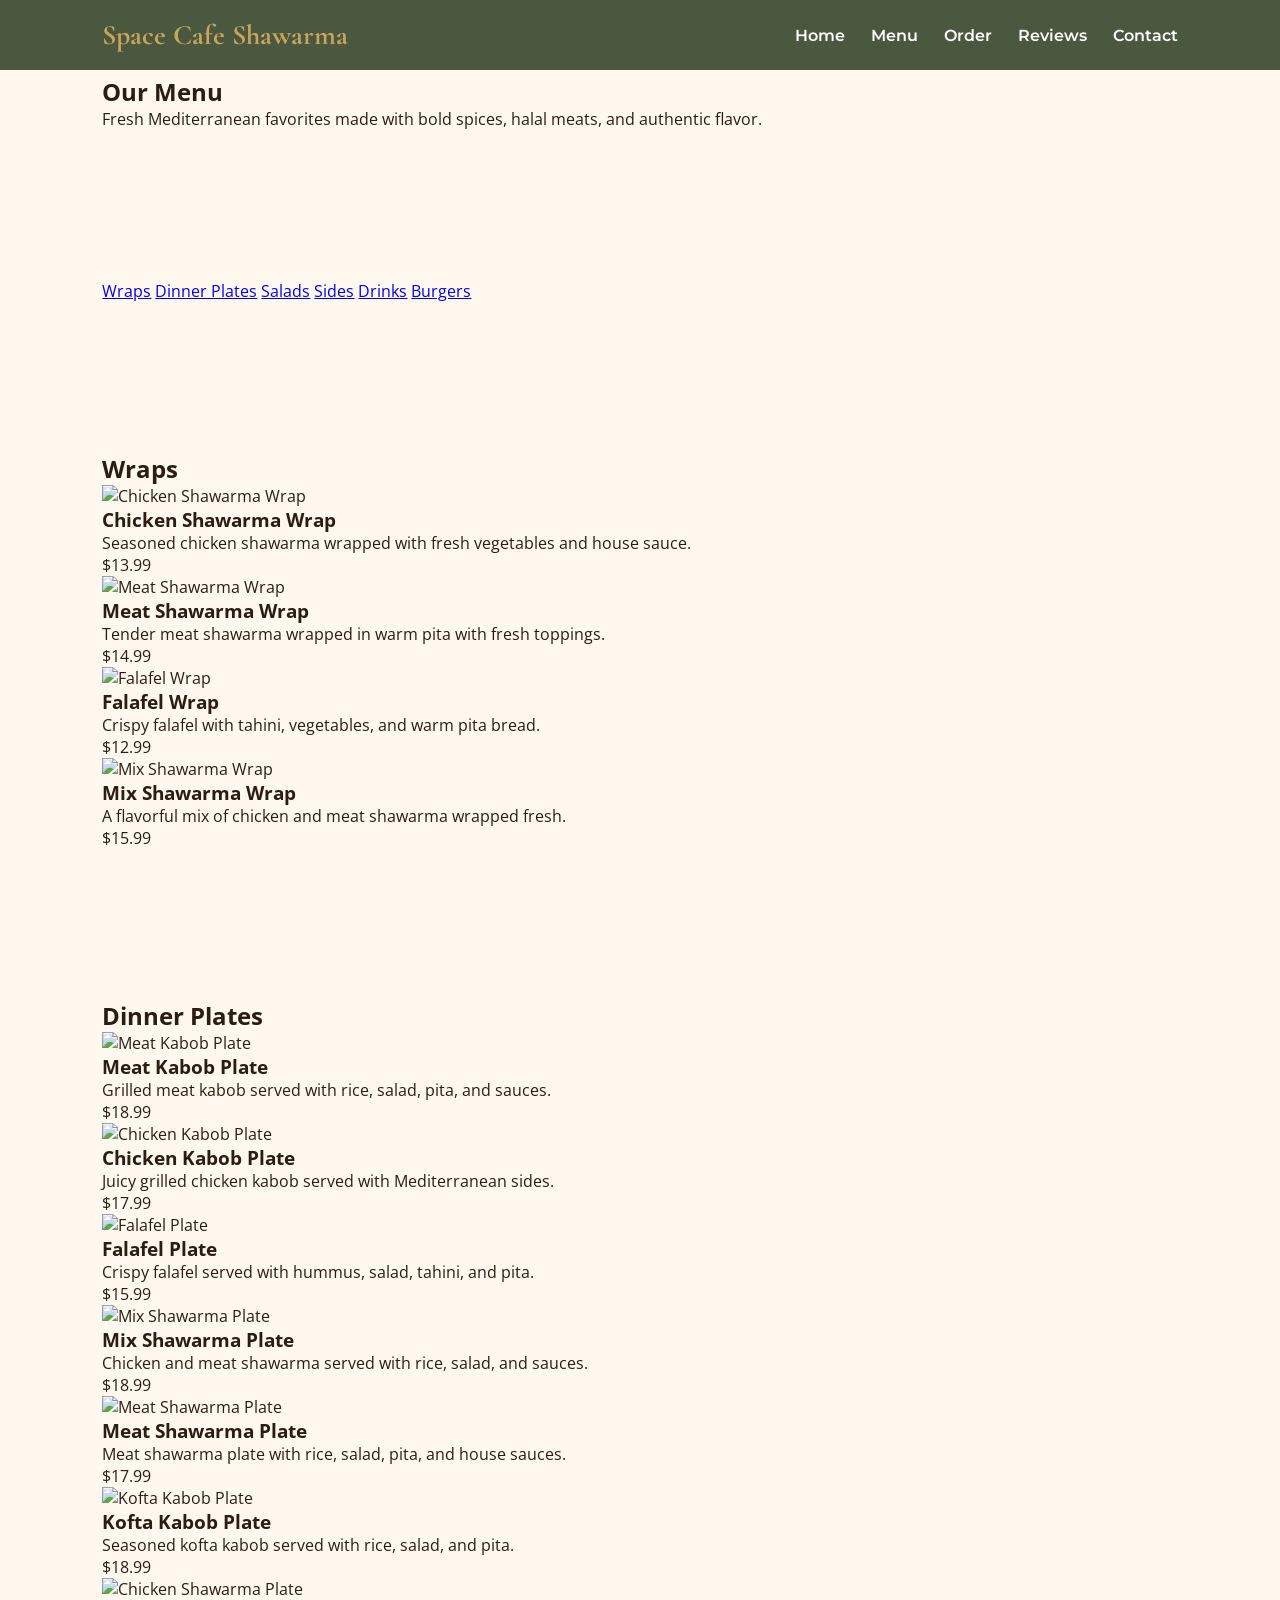
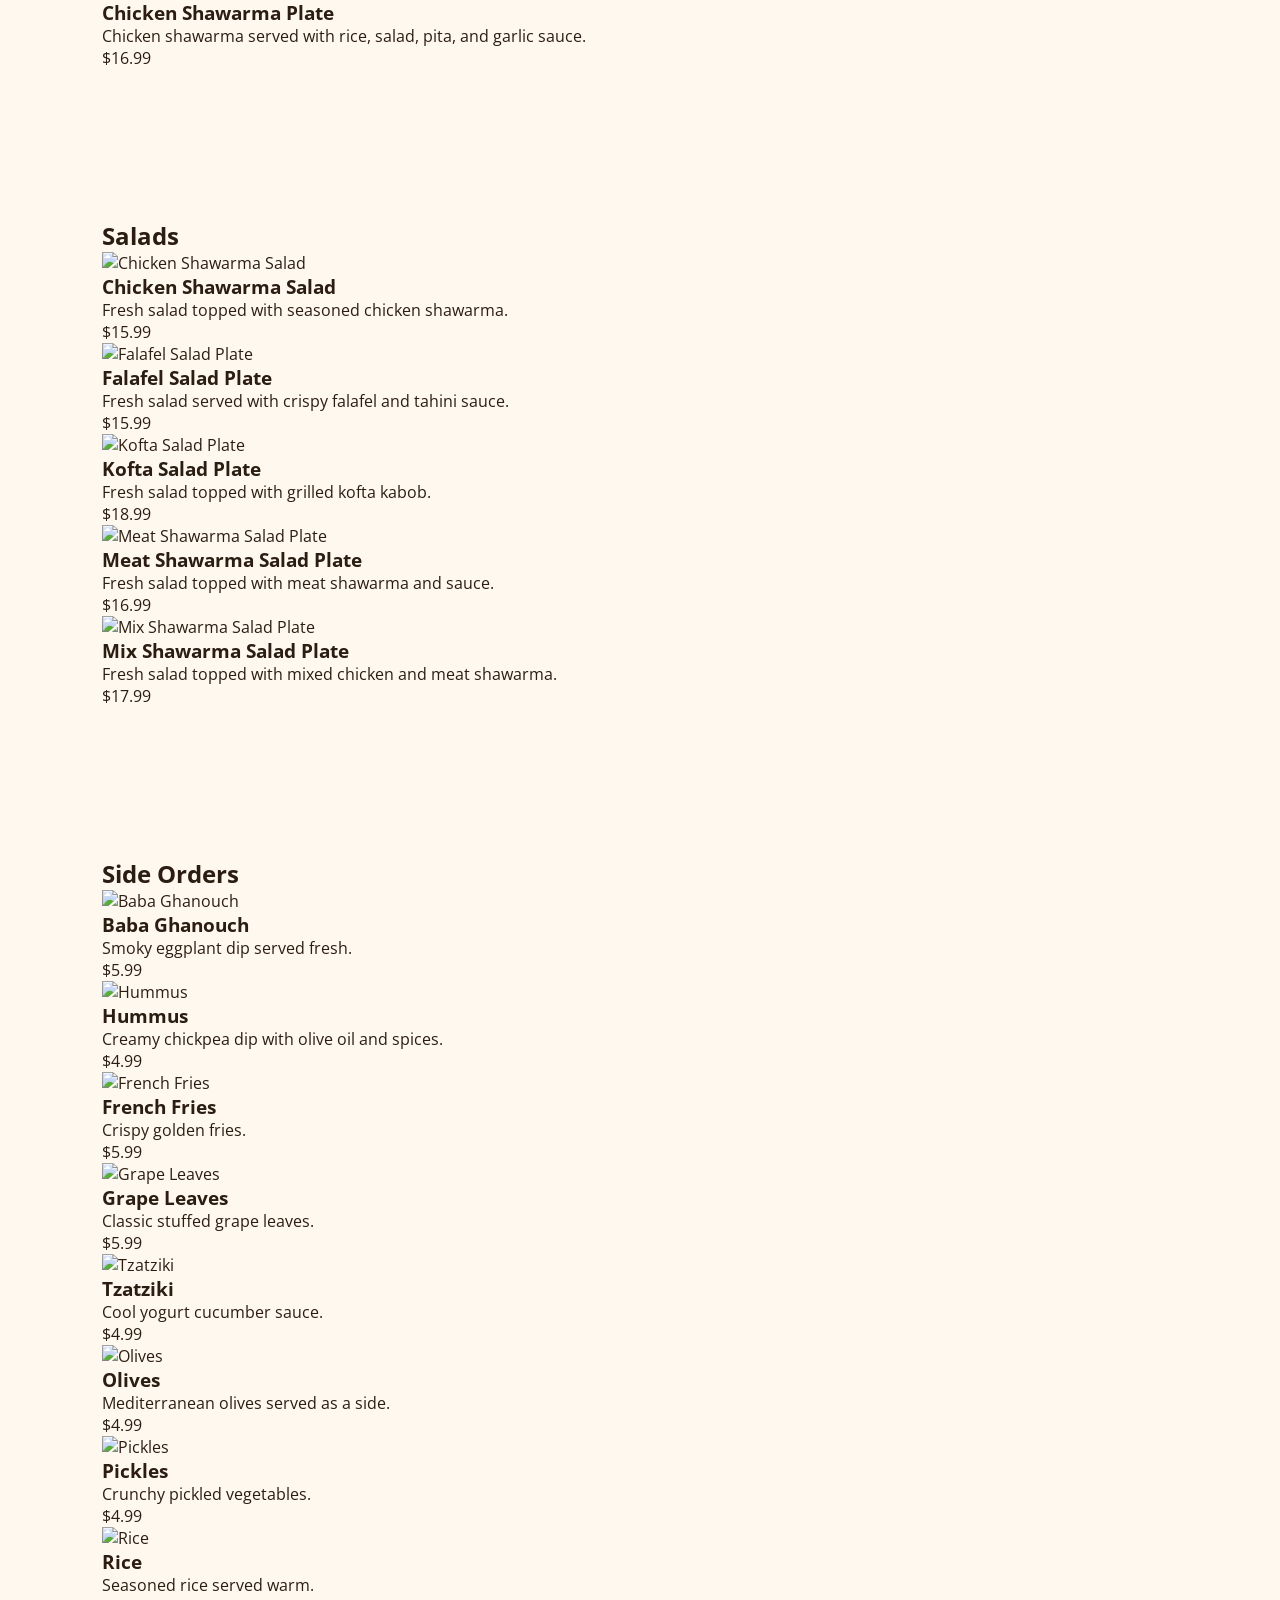
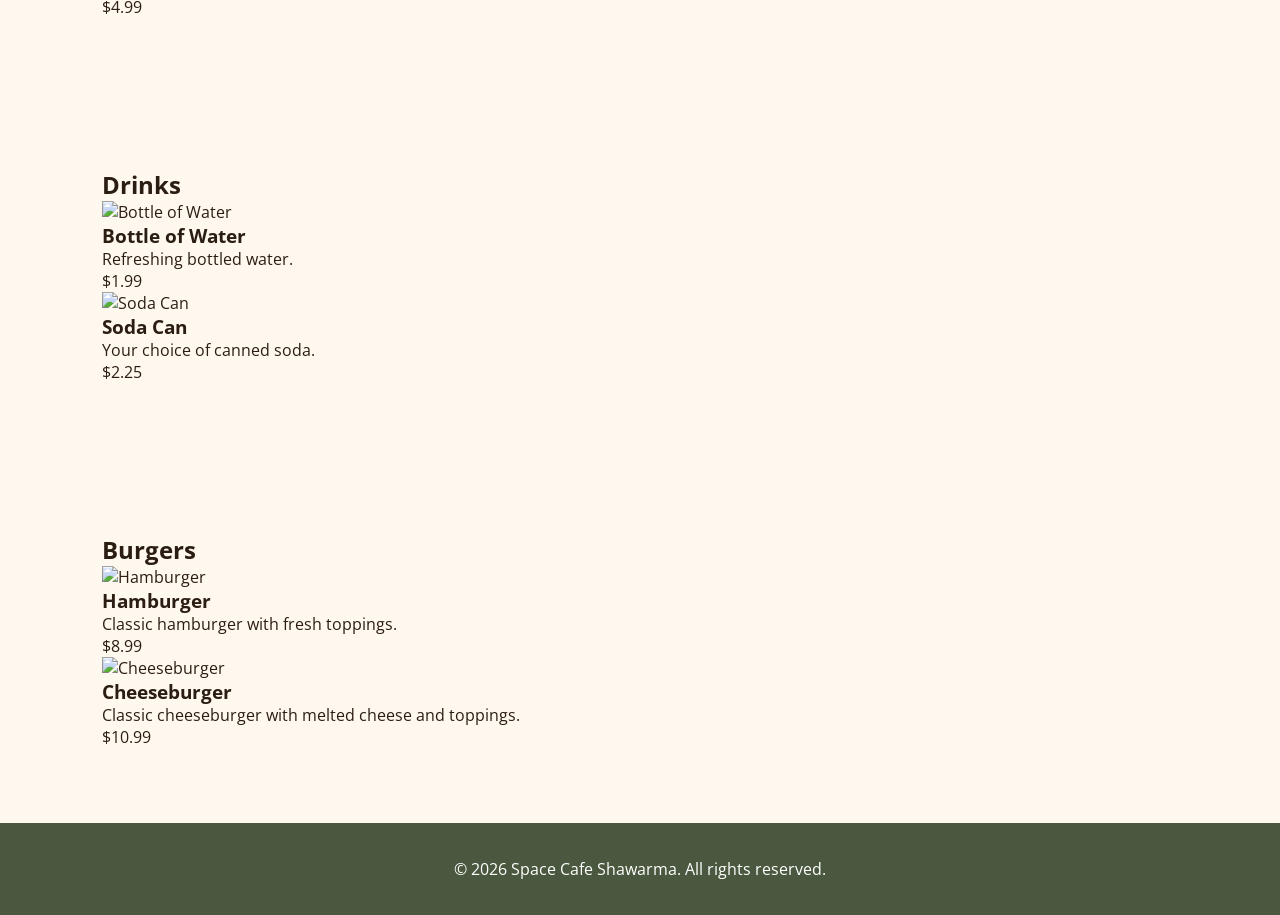
==== menu.html @ a45c68fd "Create menu.html" ====
<!DOCTYPE html>
<html lang="en">
<head>
  <meta charset="UTF-8" />
  <meta name="viewport" content="width=device-width, initial-scale=1.0" />
  <title>Menu | Space Cafe Shawarma</title>

  <link rel="preconnect" href="https://fonts.googleapis.com">
  <link rel="preconnect" href="https://fonts.gstatic.com" crossorigin>
  <link href="https://fonts.googleapis.com/css2?family=Cormorant+Garamond:wght@500;600;700&family=Montserrat:wght@400;500;600&family=Open+Sans:wght@400;500&display=swap" rel="stylesheet">

  <link rel="stylesheet" href="style.css" />
</head>

<body>

  <nav>
    <h2>Space Cafe Shawarma</h2>
    <div>
      <a href="index.html">Home</a>
      <a href="menu.html">Menu</a>
      <a href="index.html#order">Order</a>
      <a href="index.html#reviews">Reviews</a>
      <a href="index.html#contact">Contact</a>
    </div>
  </nav>

  <section class="menu-hero">
    <h1>Our Menu</h1>
    <p>Fresh Mediterranean favorites made with bold spices, halal meats, and authentic flavor.</p>
  </section>

  <section class="menu-tabs">
    <a href="#wraps">Wraps</a>
    <a href="#plates">Dinner Plates</a>
    <a href="#salads">Salads</a>
    <a href="#sides">Sides</a>
    <a href="#drinks">Drinks</a>
    <a href="#burgers">Burgers</a>
  </section>

  <section id="wraps" class="menu-category">
    <h2>Wraps</h2>

    <div class="full-menu-grid">
      <div class="food-card">
        <img src="images/chicken-wrap.jpg" alt="Chicken Shawarma Wrap">
        <div>
          <h3>Chicken Shawarma Wrap</h3>
          <p>Seasoned chicken shawarma wrapped with fresh vegetables and house sauce.</p>
          <span>$13.99</span>
        </div>
      </div>

      <div class="food-card">
        <img src="images/meat-wrap.jpg" alt="Meat Shawarma Wrap">
        <div>
          <h3>Meat Shawarma Wrap</h3>
          <p>Tender meat shawarma wrapped in warm pita with fresh toppings.</p>
          <span>$14.99</span>
        </div>
      </div>

      <div class="food-card">
        <img src="images/falafel-wrap.jpg" alt="Falafel Wrap">
        <div>
          <h3>Falafel Wrap</h3>
          <p>Crispy falafel with tahini, vegetables, and warm pita bread.</p>
          <span>$12.99</span>
        </div>
      </div>

      <div class="food-card">
        <img src="images/mix-shawarma-wrap.jpg" alt="Mix Shawarma Wrap">
        <div>
          <h3>Mix Shawarma Wrap</h3>
          <p>A flavorful mix of chicken and meat shawarma wrapped fresh.</p>
          <span>$15.99</span>
        </div>
      </div>
    </div>
  </section>

  <section id="plates" class="menu-category">
    <h2>Dinner Plates</h2>

    <div class="full-menu-grid">
      <div class="food-card">
        <img src="images/meat-kabob.jpg" alt="Meat Kabob Plate">
        <div>
          <h3>Meat Kabob Plate</h3>
          <p>Grilled meat kabob served with rice, salad, pita, and sauces.</p>
          <span>$18.99</span>
        </div>
      </div>

      <div class="food-card">
        <img src="images/chicken-kabob.jpg" alt="Chicken Kabob Plate">
        <div>
          <h3>Chicken Kabob Plate</h3>
          <p>Juicy grilled chicken kabob served with Mediterranean sides.</p>
          <span>$17.99</span>
        </div>
      </div>

      <div class="food-card">
        <img src="images/falafel-plate.jpg" alt="Falafel Plate">
        <div>
          <h3>Falafel Plate</h3>
          <p>Crispy falafel served with hummus, salad, tahini, and pita.</p>
          <span>$15.99</span>
        </div>
      </div>

      <div class="food-card">
        <img src="images/mix-shawarma-plate.jpg" alt="Mix Shawarma Plate">
        <div>
          <h3>Mix Shawarma Plate</h3>
          <p>Chicken and meat shawarma served with rice, salad, and sauces.</p>
          <span>$18.99</span>
        </div>
      </div>

      <div class="food-card">
        <img src="images/meat-shawarma-plate.jpg" alt="Meat Shawarma Plate">
        <div>
          <h3>Meat Shawarma Plate</h3>
          <p>Meat shawarma plate with rice, salad, pita, and house sauces.</p>
          <span>$17.99</span>
        </div>
      </div>

      <div class="food-card">
        <img src="images/kofta-kabob.jpg" alt="Kofta Kabob Plate">
        <div>
          <h3>Kofta Kabob Plate</h3>
          <p>Seasoned kofta kabob served with rice, salad, and pita.</p>
          <span>$18.99</span>
        </div>
      </div>

      <div class="food-card">
        <img src="images/chicken-shawarma-plate.jpg" alt="Chicken Shawarma Plate">
        <div>
          <h3>Chicken Shawarma Plate</h3>
          <p>Chicken shawarma served with rice, salad, pita, and garlic sauce.</p>
          <span>$16.99</span>
        </div>
      </div>
    </div>
  </section>

  <section id="salads" class="menu-category">
    <h2>Salads</h2>

    <div class="full-menu-grid">
      <div class="food-card">
        <img src="images/chicken-salad.jpg" alt="Chicken Shawarma Salad">
        <div>
          <h3>Chicken Shawarma Salad</h3>
          <p>Fresh salad topped with seasoned chicken shawarma.</p>
          <span>$15.99</span>
        </div>
      </div>

      <div class="food-card">
        <img src="images/falafel-salad.jpg" alt="Falafel Salad Plate">
        <div>
          <h3>Falafel Salad Plate</h3>
          <p>Fresh salad served with crispy falafel and tahini sauce.</p>
          <span>$15.99</span>
        </div>
      </div>

      <div class="food-card">
        <img src="images/kofta-salad.jpg" alt="Kofta Salad Plate">
        <div>
          <h3>Kofta Salad Plate</h3>
          <p>Fresh salad topped with grilled kofta kabob.</p>
          <span>$18.99</span>
        </div>
      </div>

      <div class="food-card">
        <img src="images/meat-salad.jpg" alt="Meat Shawarma Salad Plate">
        <div>
          <h3>Meat Shawarma Salad Plate</h3>
          <p>Fresh salad topped with meat shawarma and sauce.</p>
          <span>$16.99</span>
        </div>
      </div>

      <div class="food-card">
        <img src="images/mix-salad.jpg" alt="Mix Shawarma Salad Plate">
        <div>
          <h3>Mix Shawarma Salad Plate</h3>
          <p>Fresh salad topped with mixed chicken and meat shawarma.</p>
          <span>$17.99</span>
        </div>
      </div>
    </div>
  </section>

  <section id="sides" class="menu-category">
    <h2>Side Orders</h2>

    <div class="full-menu-grid">
      <div class="food-card">
        <img src="images/baba-ghanouch.jpg" alt="Baba Ghanouch">
        <div>
          <h3>Baba Ghanouch</h3>
          <p>Smoky eggplant dip served fresh.</p>
          <span>$5.99</span>
        </div>
      </div>

      <div class="food-card">
        <img src="images/hummus.jpg" alt="Hummus">
        <div>
          <h3>Hummus</h3>
          <p>Creamy chickpea dip with olive oil and spices.</p>
          <span>$4.99</span>
        </div>
      </div>

      <div class="food-card">
        <img src="images/french-fries.jpg" alt="French Fries">
        <div>
          <h3>French Fries</h3>
          <p>Crispy golden fries.</p>
          <span>$5.99</span>
        </div>
      </div>

      <div class="food-card">
        <img src="images/grape-leaves.jpg" alt="Grape Leaves">
        <div>
          <h3>Grape Leaves</h3>
          <p>Classic stuffed grape leaves.</p>
          <span>$5.99</span>
        </div>
      </div>

      <div class="food-card">
        <img src="images/tzatziki.jpg" alt="Tzatziki">
        <div>
          <h3>Tzatziki</h3>
          <p>Cool yogurt cucumber sauce.</p>
          <span>$4.99</span>
        </div>
      </div>

      <div class="food-card">
        <img src="images/olives.jpg" alt="Olives">
        <div>
          <h3>Olives</h3>
          <p>Mediterranean olives served as a side.</p>
          <span>$4.99</span>
        </div>
      </div>

      <div class="food-card">
        <img src="images/pickles.jpg" alt="Pickles">
        <div>
          <h3>Pickles</h3>
          <p>Crunchy pickled vegetables.</p>
          <span>$4.99</span>
        </div>
      </div>

      <div class="food-card">
        <img src="images/rice.jpg" alt="Rice">
        <div>
          <h3>Rice</h3>
          <p>Seasoned rice served warm.</p>
          <span>$4.99</span>
        </div>
      </div>
    </div>
  </section>

  <section id="drinks" class="menu-category">
    <h2>Drinks</h2>

    <div class="full-menu-grid">
      <div class="food-card">
        <img src="images/water.jpg" alt="Bottle of Water">
        <div>
          <h3>Bottle of Water</h3>
          <p>Refreshing bottled water.</p>
          <span>$1.99</span>
        </div>
      </div>

      <div class="food-card">
        <img src="images/soda.jpg" alt="Soda Can">
        <div>
          <h3>Soda Can</h3>
          <p>Your choice of canned soda.</p>
          <span>$2.25</span>
        </div>
      </div>
    </div>
  </section>

  <section id="burgers" class="menu-category">
    <h2>Burgers</h2>

    <div class="full-menu-grid">
      <div class="food-card">
        <img src="images/hamburger.jpg" alt="Hamburger">
        <div>
          <h3>Hamburger</h3>
          <p>Classic hamburger with fresh toppings.</p>
          <span>$8.99</span>
        </div>
      </div>

      <div class="food-card">
        <img src="images/cheeseburger.jpg" alt="Cheeseburger">
        <div>
          <h3>Cheeseburger</h3>
          <p>Classic cheeseburger with melted cheese and toppings.</p>
          <span>$10.99</span>
        </div>
      </div>
    </div>
  </section>

  <footer>
    <p>© 2026 Space Cafe Shawarma. All rights reserved.</p>
  </footer>

</body>
</html>
---- style.css ----
:root {
  --olive: #49583e;
  --gold: #c9a55c;
  --cream: #fff8ef;
  --dark: #2b1d12;
  --white: #ffffff;
}

* {
  margin: 0;
  padding: 0;
  box-sizing: border-box;
}

body {
  background: var(--cream);
  color: var(--dark);
  font-family: 'Open Sans', sans-serif;
}

nav {
  position: fixed;
  top: 0;
  width: 100%;
  background: var(--olive);
  padding: 18px 8%;
  display: flex;
  justify-content: space-between;
  align-items: center;
  z-index: 100;
}

nav h2 {
  color: var(--gold);
  font-family: 'Cormorant Garamond', serif;
  font-size: 28px;
}

nav a {
  color: white;
  text-decoration: none;
  margin-left: 22px;
  font-family: 'Montserrat', sans-serif;
  font-weight: 600;
}

.hero {
  min-height: 95vh;
  background: linear-gradient(rgba(0,0,0,.55), rgba(0,0,0,.55)),
  url("https://images.unsplash.com/photo-1633321702518-7feccafb94d5?auto=format&fit=crop&w=1600&q=80");
  background-size: cover;
  background-position: center;
  display: flex;
  align-items: center;
  justify-content: center;
  text-align: center;
  padding: 90px 20px 40px;
  color: white;
}

.small-title {
  color: var(--gold);
  font-family: 'Montserrat', sans-serif;
  text-transform: uppercase;
  letter-spacing: 3px;
  margin-bottom: 15px;
}

.hero h1 {
  font-family: 'Cormorant Garamond', serif;
  font-size: 70px;
  line-height: .9;
  letter-spacing: 2px;
}

.hero h1 span {
  display: block;
  color: var(--gold);
}

.hero-text {
  font-size: 20px;
  max-width: 700px;
  margin: 25px auto;
  line-height: 1.6;
}

.btn {
  display: inline-block;
  background: var(--gold);
  color: white;
  padding: 14px 28px;
  border-radius: 40px;
  text-decoration: none;
  font-family: 'Montserrat', sans-serif;
  font-weight: 600;
  margin: 8px;
}

.btn.second {
  background: transparent;
  border: 2px solid var(--gold);
}

section {
  padding: 75px 8%;
}

.about {
  text-align: center;
  max-width: 900px;
  margin: auto;
}

.about h2,
.section-title {
  font-family: 'Cormorant Garamond', serif;
  color: var(--olive);
  font-size: 42px;
  text-align: center;
  margin-bottom: 25px;
}

.about p {
  font-size: 18px;
  line-height: 1.8;
}

.menu-grid,
.review-grid,
.order-grid {
  display: grid;
  grid-template-columns: repeat(auto-fit, minmax(250px, 1fr));
  gap: 28px;
}

.card,
.review-card {
  background: white;
  border-radius: 18px;
  padding: 24px;
  box-shadow: 0 10px 25px rgba(0,0,0,.1);
  transition: .3s;
}

.card:hover,
.review-card:hover {
  transform: translateY(-8px);
}

.card img {
  width: 100%;
  height: 190px;
  object-fit: cover;
  border-radius: 14px;
  margin-bottom: 18px;
}

.card h3 {
  font-family: 'Cormorant Garamond', serif;
  font-size: 28px;
  color: var(--olive);
  margin-bottom: 10px;
}

.card p {
  line-height: 1.6;
}

.card span {
  display: block;
  color: var(--gold);
  font-weight: bold;
  margin-top: 15px;
}

.order-card {
  background: var(--olive);
  color: white;
  text-decoration: none;
  text-align: center;
  padding: 28px;
  border-radius: 16px;
  font-family: 'Montserrat', sans-serif;
  font-size: 20px;
  font-weight: 600;
  transition: .3s;
}

.order-card:hover {
  background: var(--gold);
  transform: translateY(-6px);
}

.review-card {
  border-top: 5px solid var(--gold);
}

.review-card p {
  font-style: italic;
  line-height: 1.7;
}

.review-card h4 {
  margin-top: 18px;
  color: var(--olive);
  font-family: 'Montserrat', sans-serif;
}

.contact-text {
  text-align: center;
  font-size: 20px;
  line-height: 2;
}

footer {
  background: var(--olive);
  color: white;
  text-align: center;
  padding: 35px;
}

@media (max-width: 750px) {
  nav {
    flex-direction: column;
    gap: 10px;
  }

  nav a {
    margin: 8px;
  }

  .hero h1 {
    font-size: 48px;
  }

  .hero-text {
    font-size: 17px;
  }
}

.menu-section {
  margin-bottom: 55px;
}

.menu-section h3 {
  font-family: 'Cormorant Garamond', serif;
  font-size: 34px;
  color: var(--olive);
  margin-bottom: 20px;
  border-bottom: 2px solid var(--gold);
  display: inline-block;
  padding-bottom: 6px;
}

.menu-list {
  display: grid;
  grid-template-columns: repeat(auto-fit, minmax(260px, 1fr));
  gap: 20px;
}

.menu-item {
  background: white;
  padding: 22px;
  border-radius: 16px;
  box-shadow: 0 8px 22px rgba(0,0,0,.08);
  border-left: 5px solid var(--gold);
  transition: .3s;
}

.menu-item:hover {
  transform: translateY(-5px);
}

.menu-item h4 {
  font-family: 'Montserrat', sans-serif;
  color: var(--dark);
  font-size: 18px;
  margin-bottom: 8px;
}

.menu-item p {
  color: var(--gold);
  font-weight: bold;
}
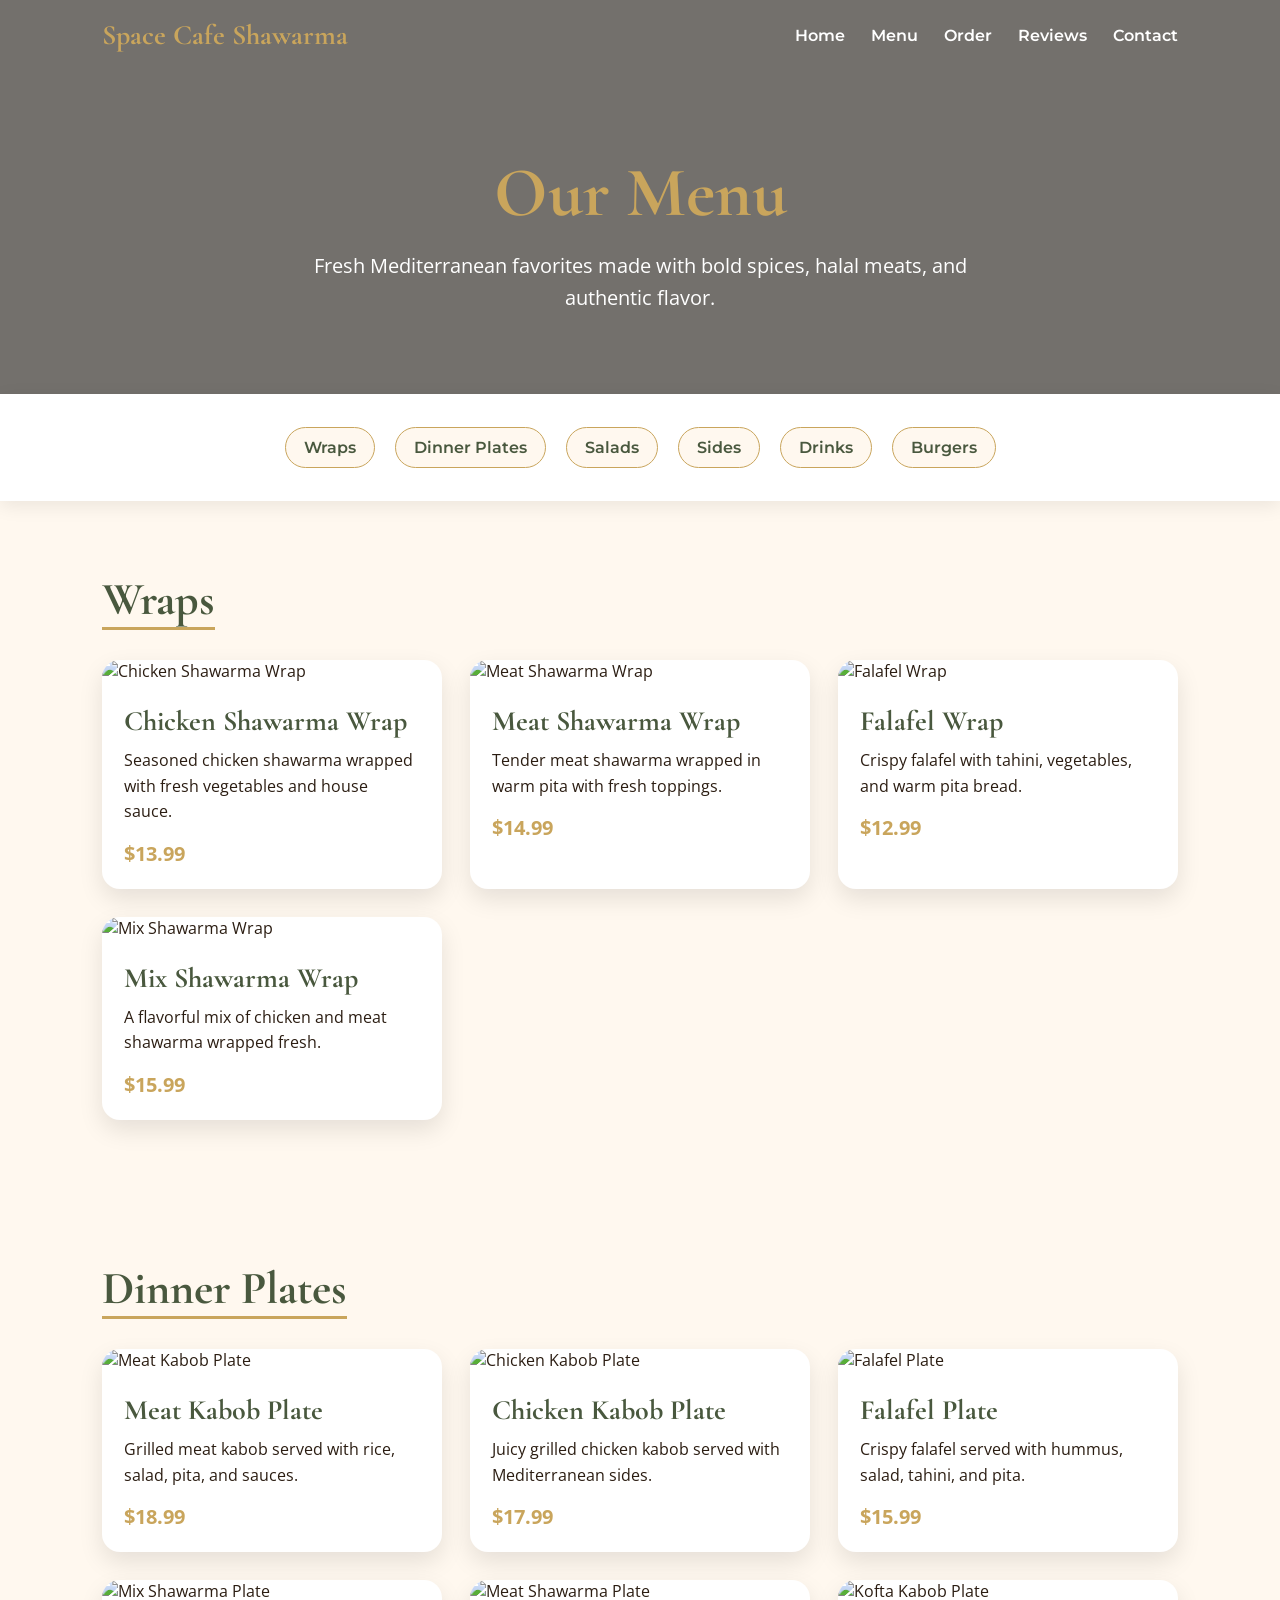
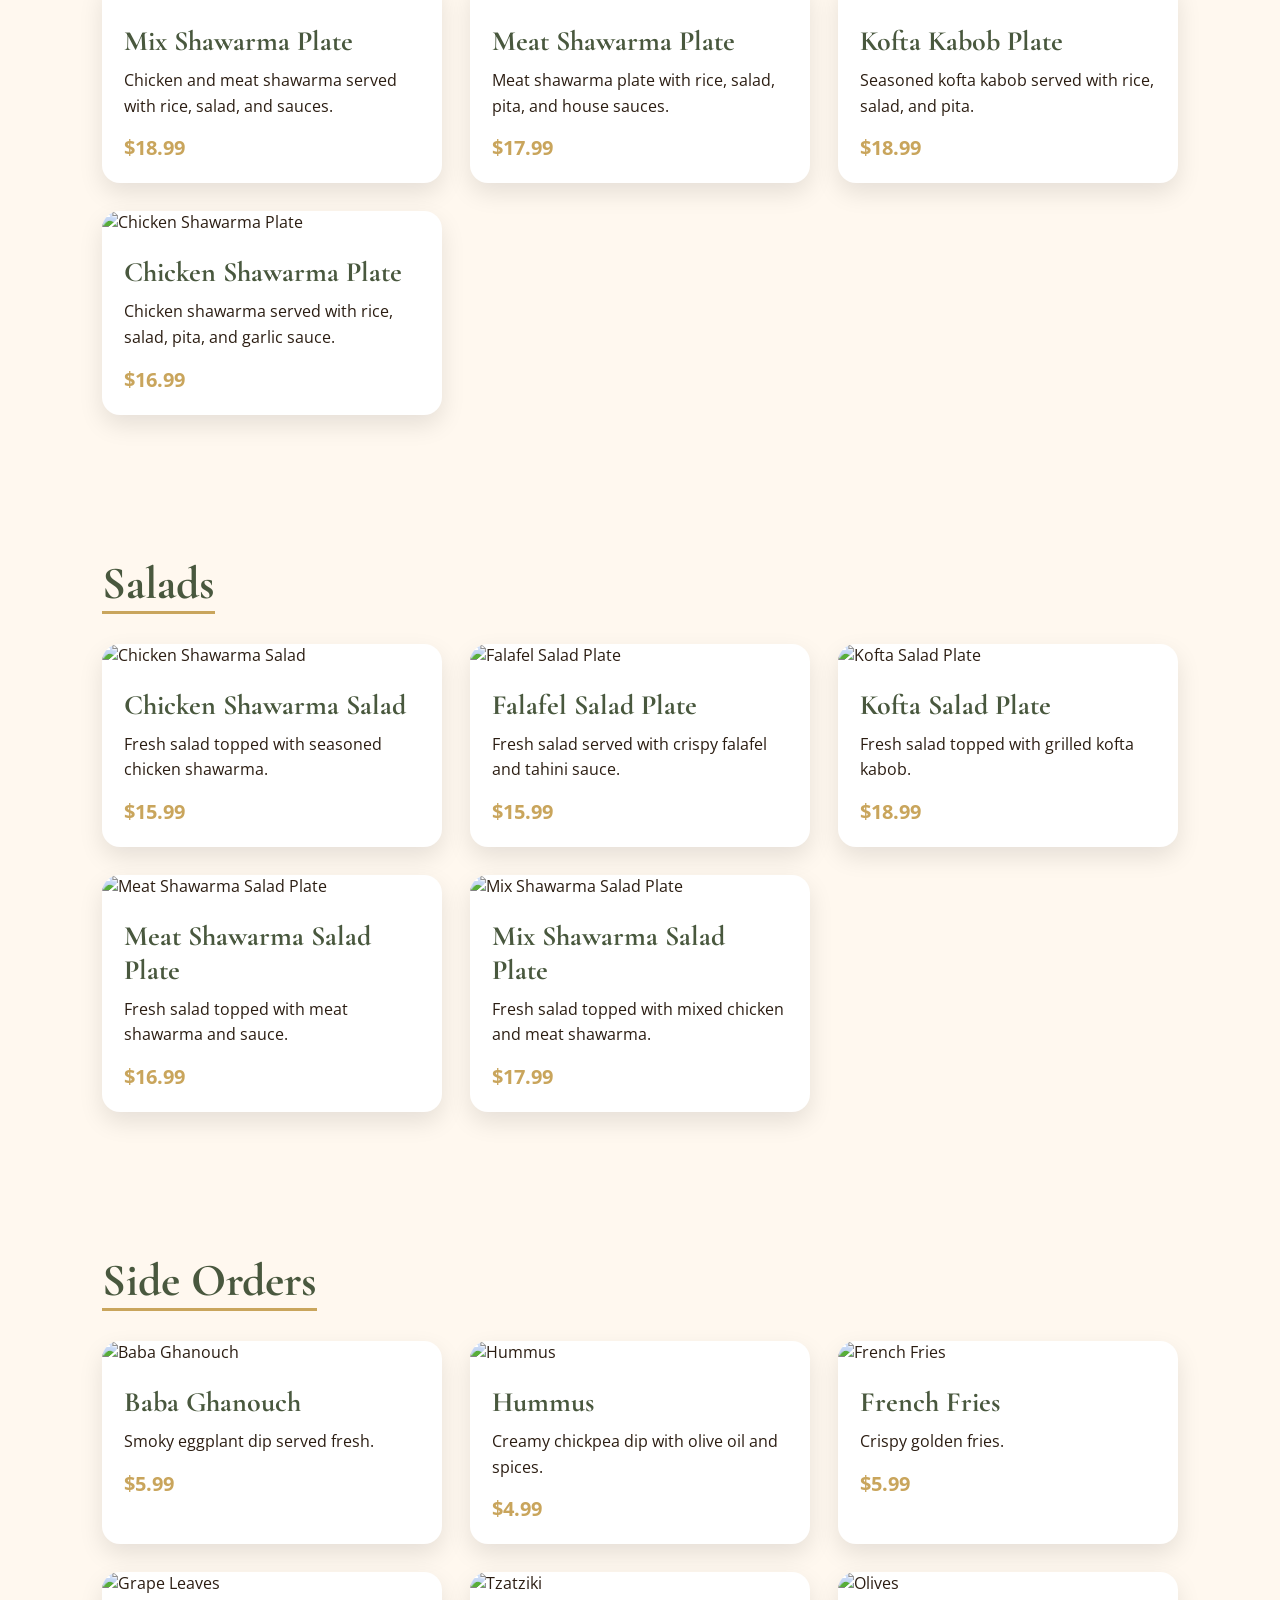
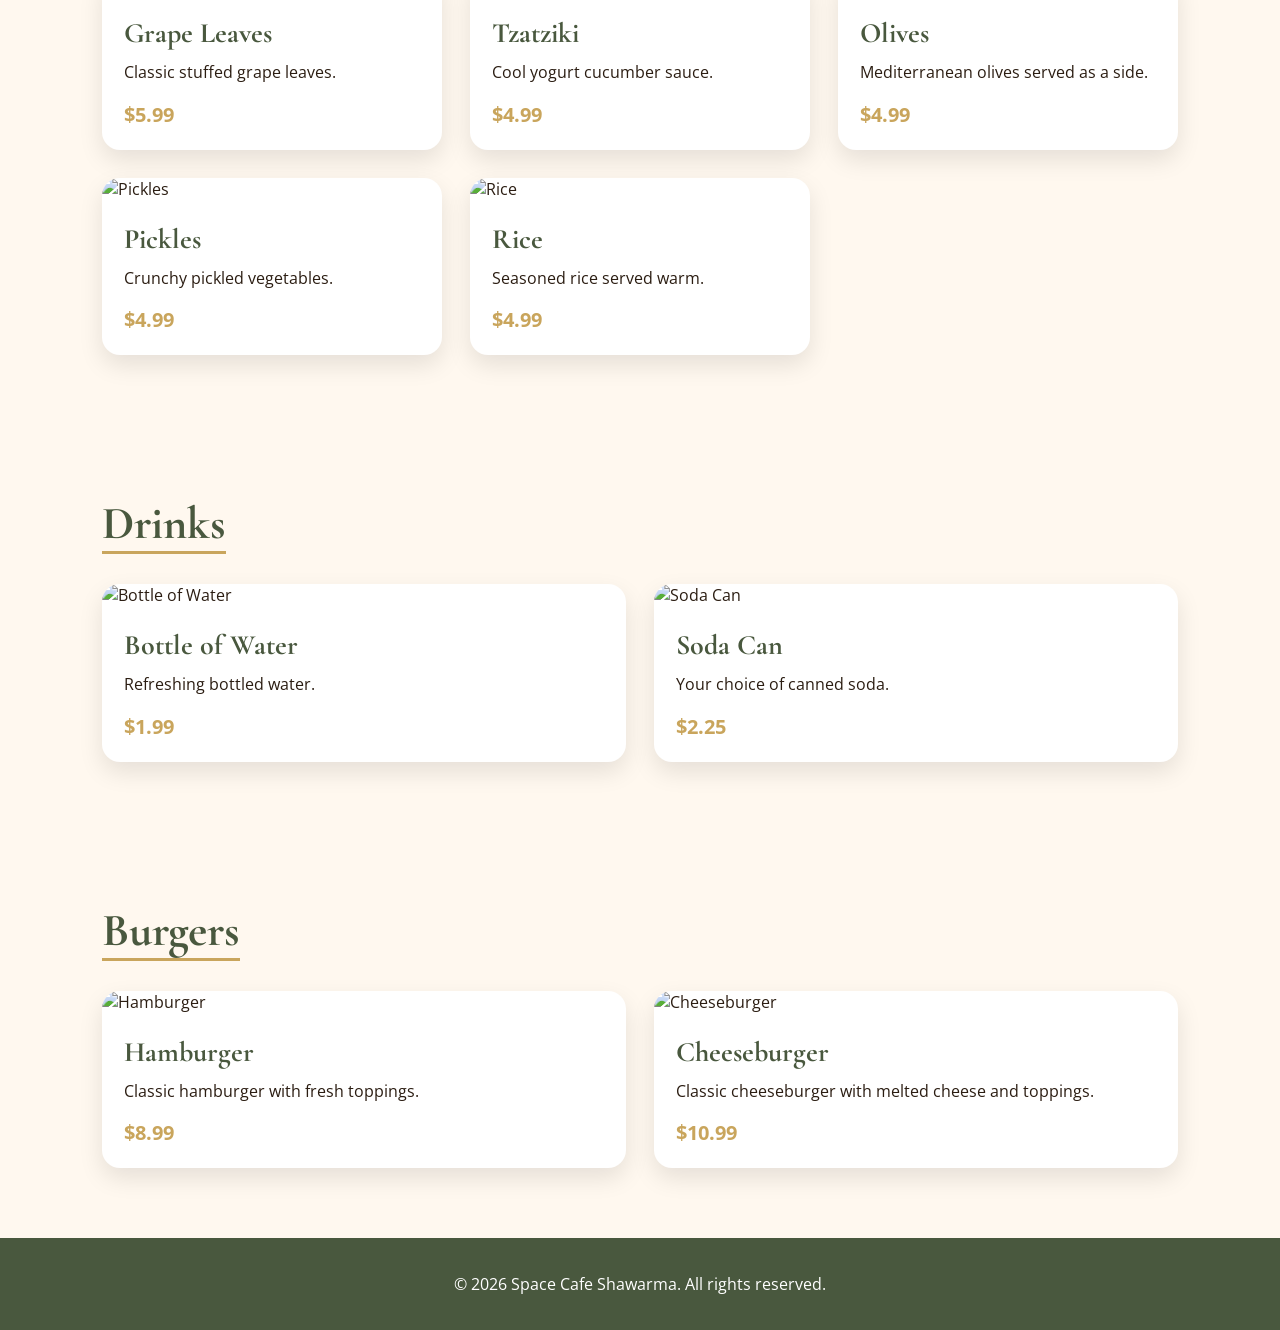
==== commit 50480b70: "Update menu.html" ====
--- a/menu.html
+++ b/menu.html
@@ -331,5 +331,27 @@
     <p>© 2026 Space Cafe Shawarma. All rights reserved.</p>
   </footer>
 
+  <script>
+const sections = document.querySelectorAll('.menu-category');
+
+const observer = new IntersectionObserver((entries) => {
+  entries.forEach(entry => {
+
+    if(entry.isIntersecting){
+      entry.target.classList.add('show');
+    } else {
+      entry.target.classList.remove('show');
+    }
+
+  });
+}, {
+  threshold: 0.15
+});
+
+sections.forEach(section => {
+  observer.observe(section);
+});
+</script>
+
 </body>
 </html>
--- a/style.css
+++ b/style.css
@@ -22,12 +22,14 @@
   position: fixed;
   top: 0;
   width: 100%;
-  background: var(--olive);
   padding: 18px 8%;
   display: flex;
   justify-content: space-between;
   align-items: center;
   z-index: 100;
+
+  background: transparent;
+  transition: all 0.4s ease;
 }
 
 nav h2 {
@@ -283,3 +285,140 @@
   color: var(--gold);
   font-weight: bold;
 }
+
+html {
+  scroll-behavior: smooth;
+}
+
+.menu-hero {
+  padding: 150px 8% 80px;
+  text-align: center;
+  background: linear-gradient(rgba(0,0,0,.55), rgba(0,0,0,.55)),
+  url("https://images.unsplash.com/photo-1529006557810-274b9b2fc783?auto=format&fit=crop&w=1600&q=80");
+  background-size: cover;
+  background-position: center;
+  color: white;
+}
+
+.menu-hero h1 {
+  font-family: 'Cormorant Garamond', serif;
+  font-size: 70px;
+  color: var(--gold);
+}
+
+.menu-hero p {
+  max-width: 700px;
+  margin: 15px auto 0;
+  font-size: 20px;
+  line-height: 1.6;
+}
+
+.menu-tabs {
+  padding: 25px 8%;
+  background: white;
+  text-align: center;
+  position: sticky;
+  top: 72px;
+  z-index: 50;
+  box-shadow: 0 5px 18px rgba(0,0,0,.08);
+}
+
+.menu-tabs a {
+  display: inline-block;
+  margin: 8px;
+  padding: 10px 18px;
+  background: var(--cream);
+  color: var(--olive);
+  text-decoration: none;
+  border-radius: 30px;
+  font-family: 'Montserrat', sans-serif;
+  font-weight: 600;
+  border: 1px solid var(--gold);
+}
+
+.menu-tabs a:hover {
+  background: var(--gold);
+  color: white;
+}
+
+.menu-category {
+  padding: 70px 8%;
+}
+
+.menu-category h2 {
+  font-family: 'Cormorant Garamond', serif;
+  font-size: 46px;
+  color: var(--olive);
+  margin-bottom: 30px;
+  border-bottom: 3px solid var(--gold);
+  display: inline-block;
+}
+
+.full-menu-grid {
+  display: grid;
+  grid-template-columns: repeat(auto-fit, minmax(320px, 1fr));
+  gap: 28px;
+}
+
+.food-card {
+  background: white;
+  border-radius: 18px;
+  overflow: hidden;
+  box-shadow: 0 10px 25px rgba(0,0,0,.1);
+  transition: .3s;
+}
+
+.food-card:hover {
+  transform: translateY(-7px);
+}
+
+.food-card img {
+  width: 100%;
+  height: 230px;
+  object-fit: cover;
+}
+
+.food-card div {
+  padding: 22px;
+}
+
+.food-card h3 {
+  font-family: 'Cormorant Garamond', serif;
+  font-size: 28px;
+  color: var(--olive);
+  margin-bottom: 10px;
+}
+
+.food-card p {
+  line-height: 1.6;
+  margin-bottom: 15px;
+}
+
+.food-card span {
+  color: var(--gold);
+  font-weight: bold;
+  font-size: 20px;
+}
+
+@media (max-width: 750px) {
+  .menu-hero h1 {
+    font-size: 48px;
+  }
+
+  .menu-tabs {
+    top: 110px;
+  }
+
+  .full-menu-grid {
+    grid-template-columns: 1fr;
+  }
+}
+
+nav.scrolled {
+  background: rgba(43, 29, 18, 0.75);
+  backdrop-filter: blur(12px);
+  -webkit-backdrop-filter: blur(12px);
+
+  box-shadow: 0 5px 20px rgba(0,0,0,.15);
+}
+
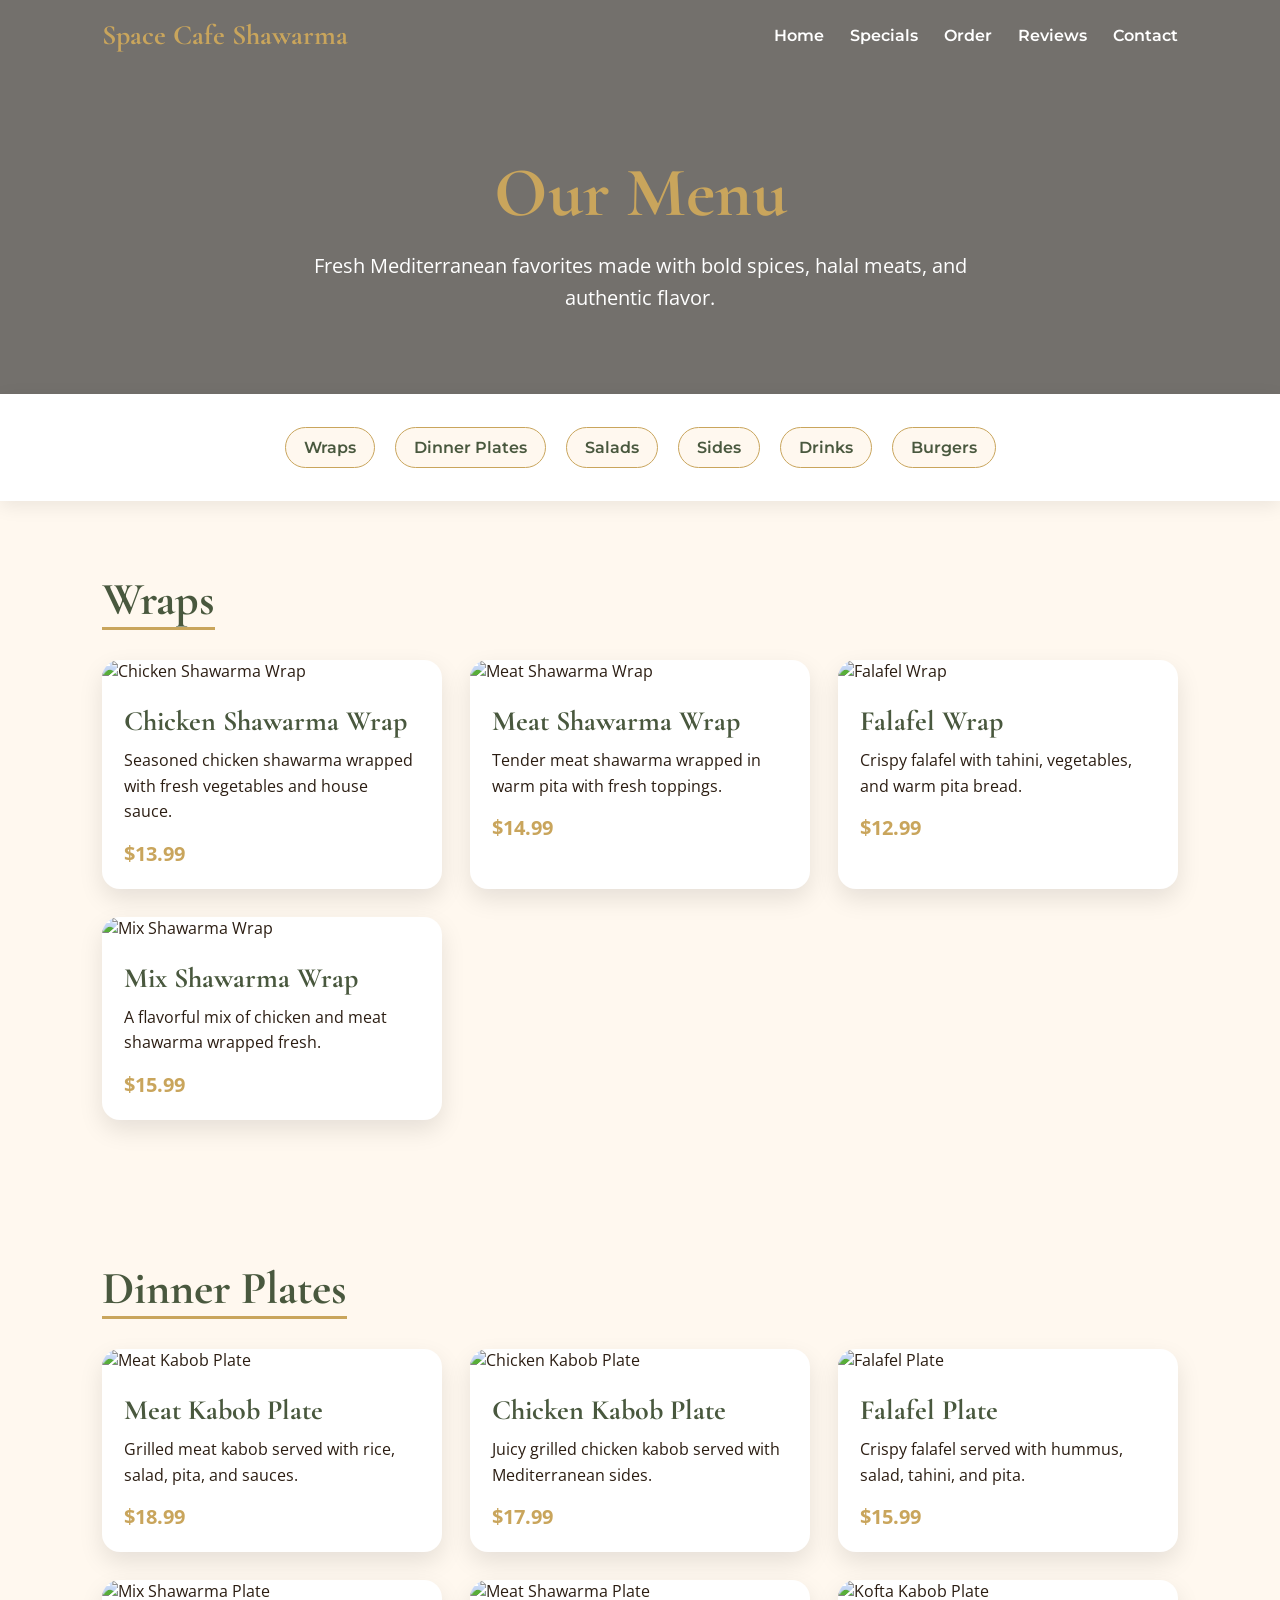
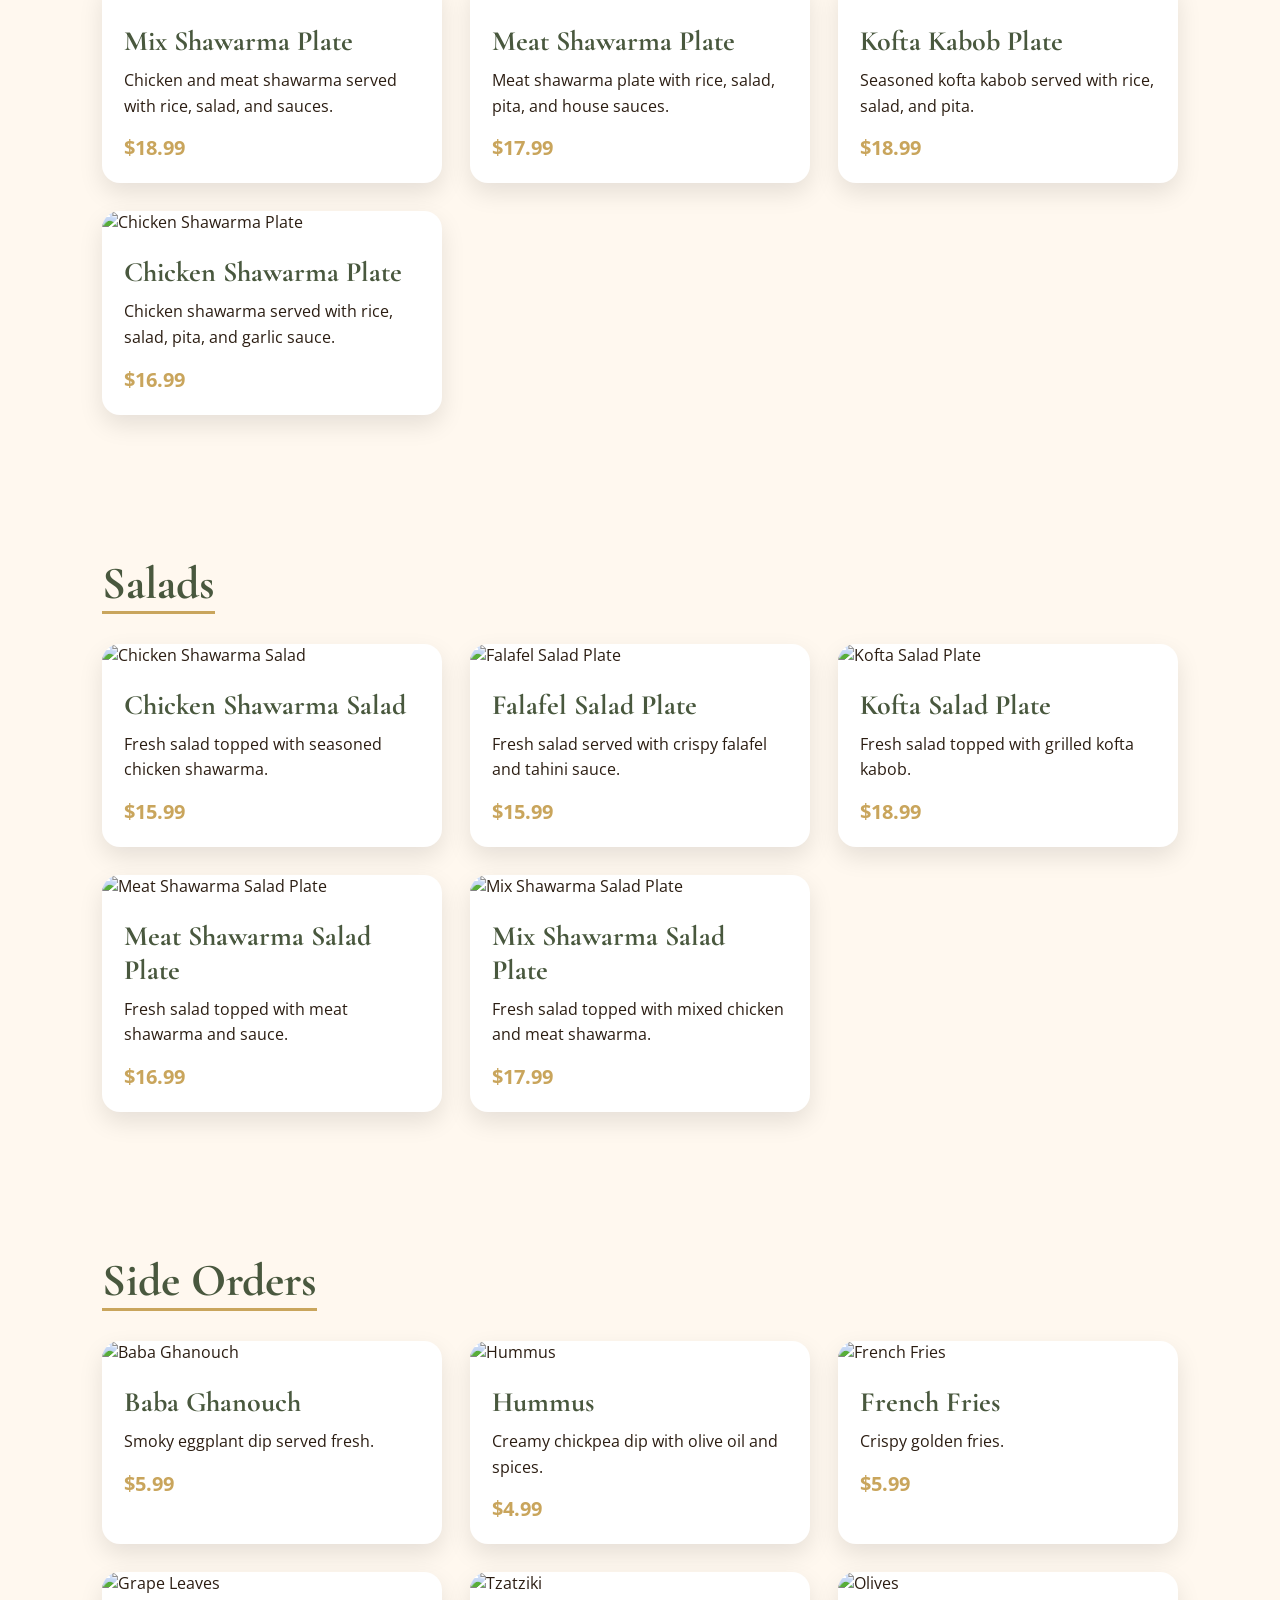
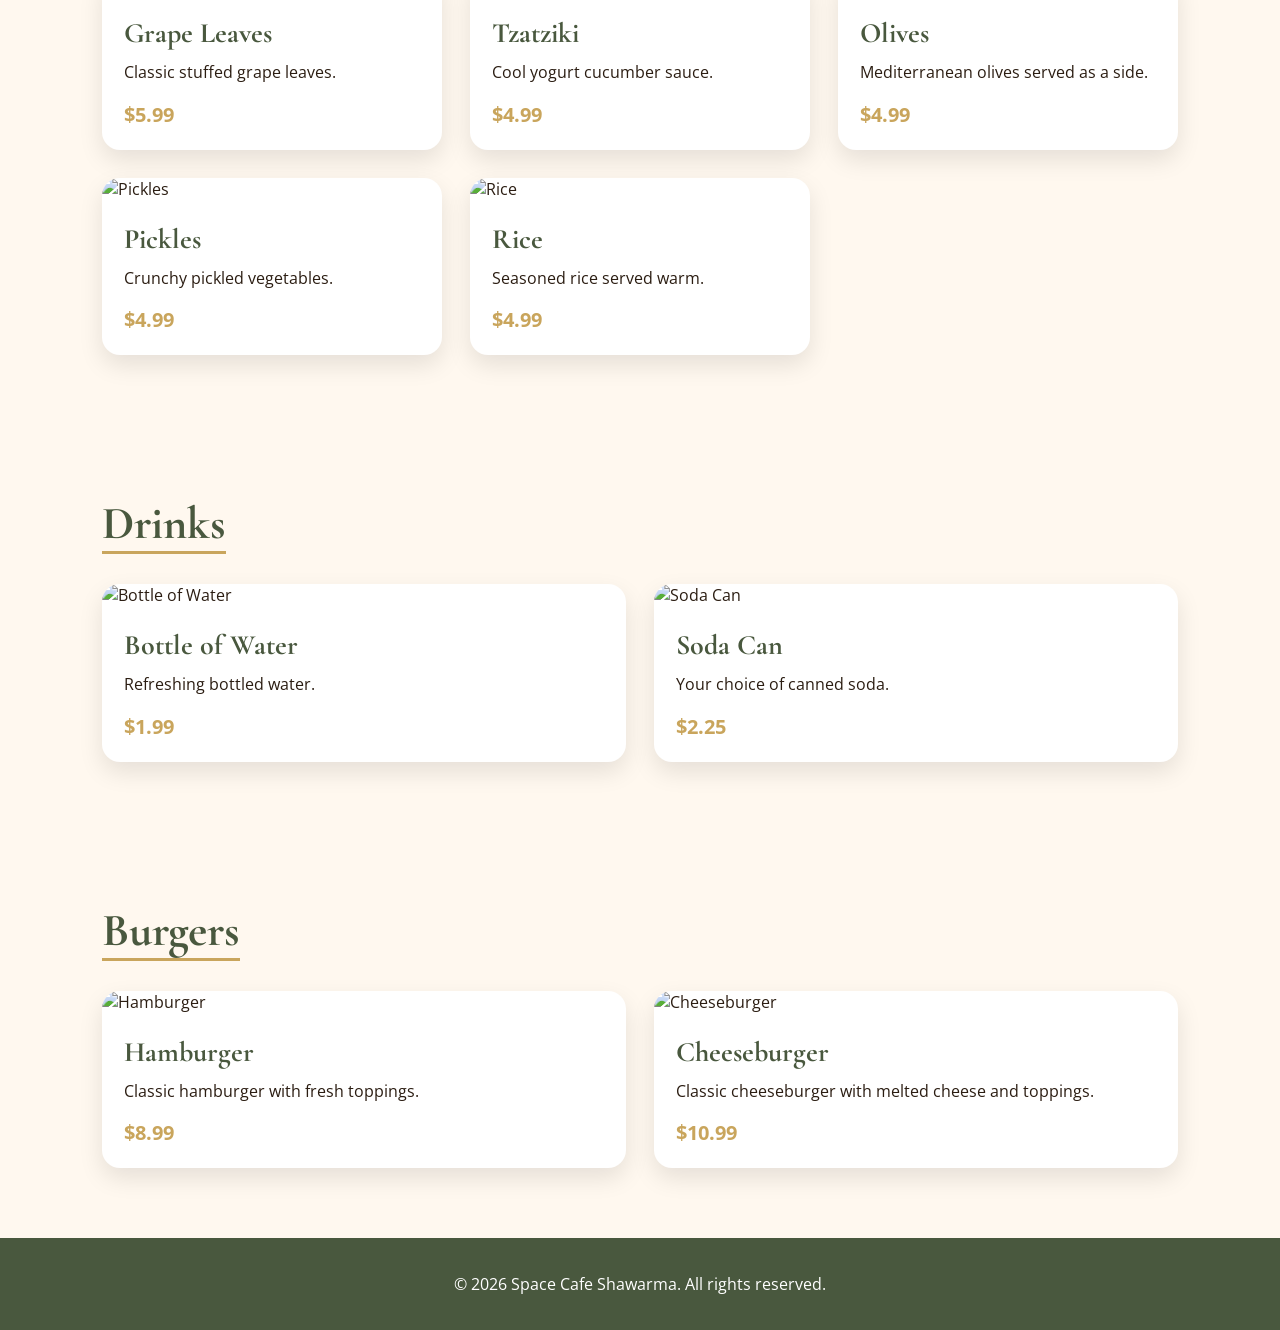
==== commit 29e92858: "Update menu.html" ====
--- a/menu.html
+++ b/menu.html
@@ -18,7 +18,7 @@
     <h2>Space Cafe Shawarma</h2>
     <div>
       <a href="index.html">Home</a>
-      <a href="menu.html">Menu</a>
+      <a href="index.html#specials">Specials</a>
       <a href="index.html#order">Order</a>
       <a href="index.html#reviews">Reviews</a>
       <a href="index.html#contact">Contact</a>
@@ -353,5 +353,23 @@
 });
 </script>
 
+  <script>
+const cards = document.querySelectorAll('.food-card');
+
+const cardObserver = new IntersectionObserver((entries) => {
+  entries.forEach(entry => {
+    if(entry.isIntersecting){
+      entry.target.classList.add('show');
+    }
+  });
+}, {
+  threshold: 0.1
+});
+
+cards.forEach(card => {
+  cardObserver.observe(card);
+});
+</script>
+
 </body>
 </html>
--- a/style.css
+++ b/style.css
@@ -422,3 +422,24 @@
   box-shadow: 0 5px 20px rgba(0,0,0,.15);
 }
 
+.food-card {
+  opacity: 0;
+  transform: translateY(30px);
+  transition: all .6s ease;
+}
+
+.food-card.show {
+  opacity: 1;
+  transform: translateY(0);
+}
+
+.menu-category {
+  opacity: 0;
+  transform: translateY(60px);
+  transition: all 0.8s ease;
+}
+
+.menu-category.show {
+  opacity: 1;
+  transform: translateY(0);
+}
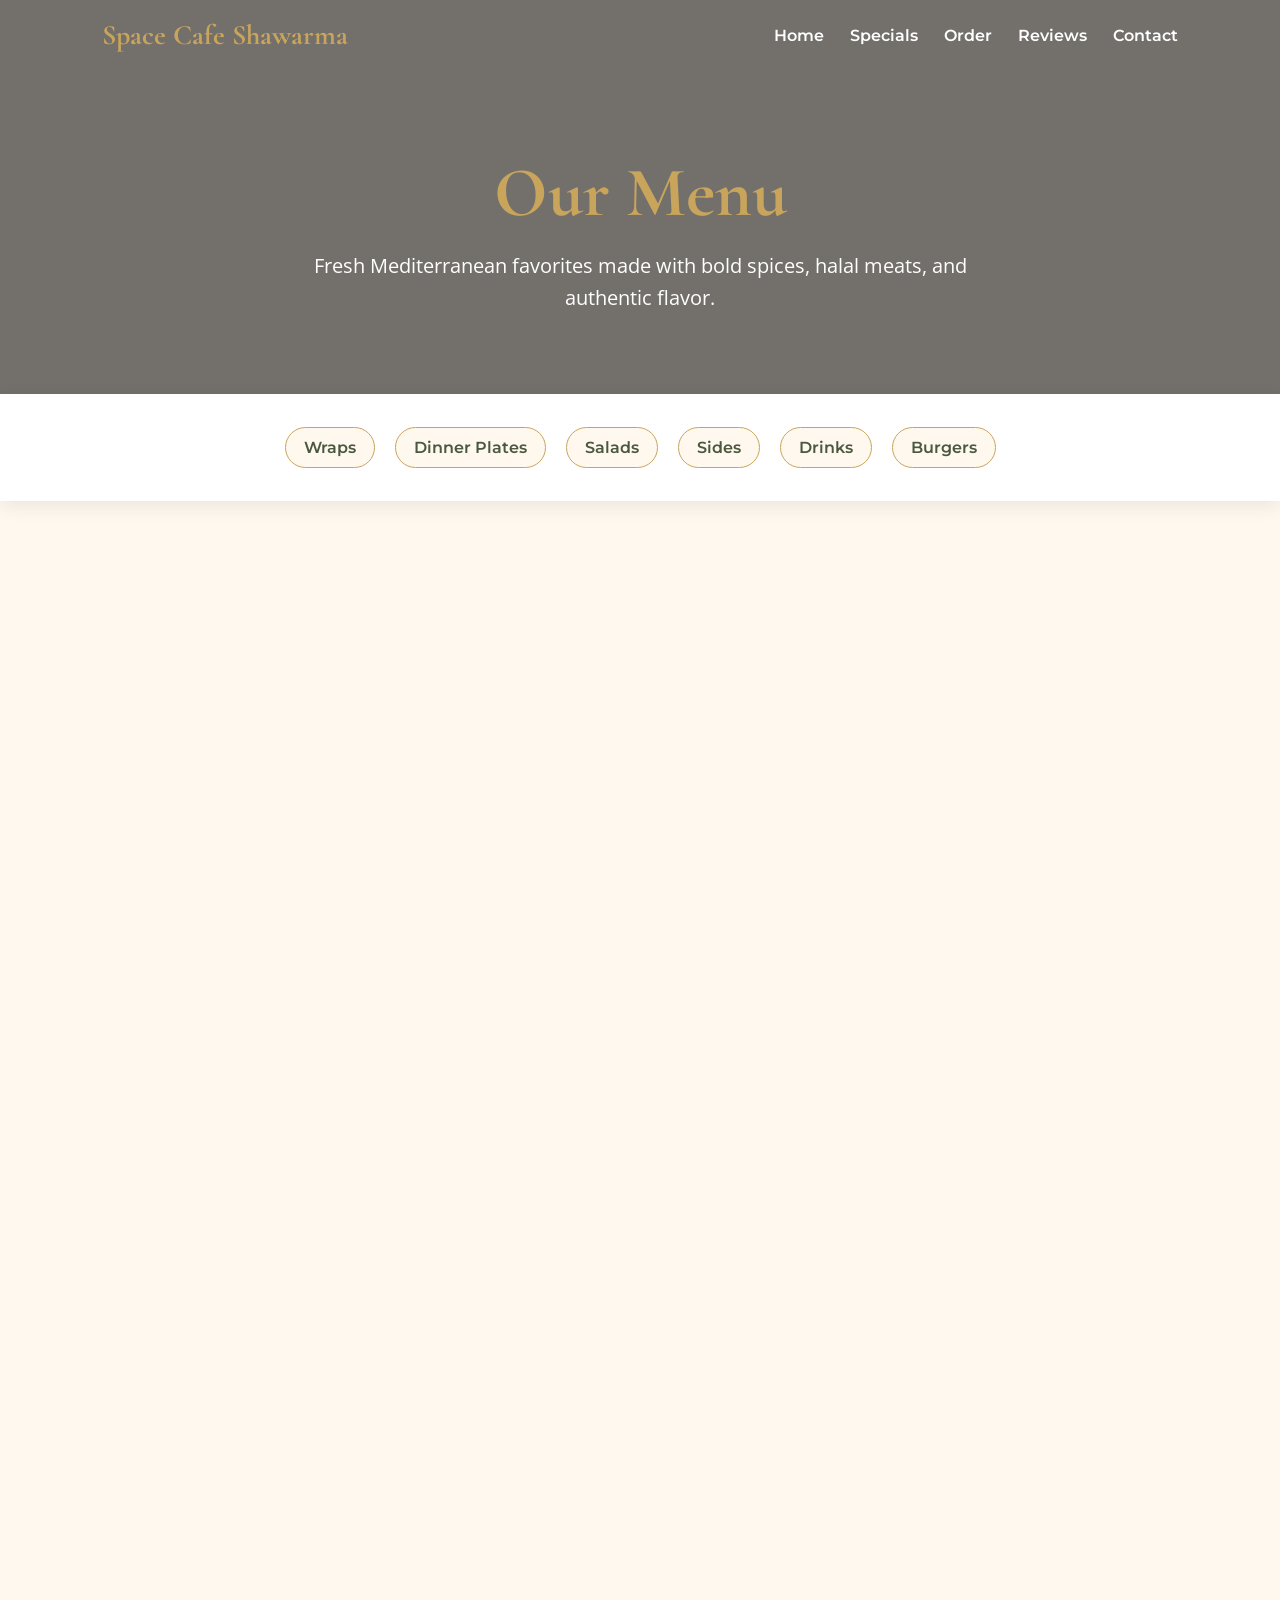
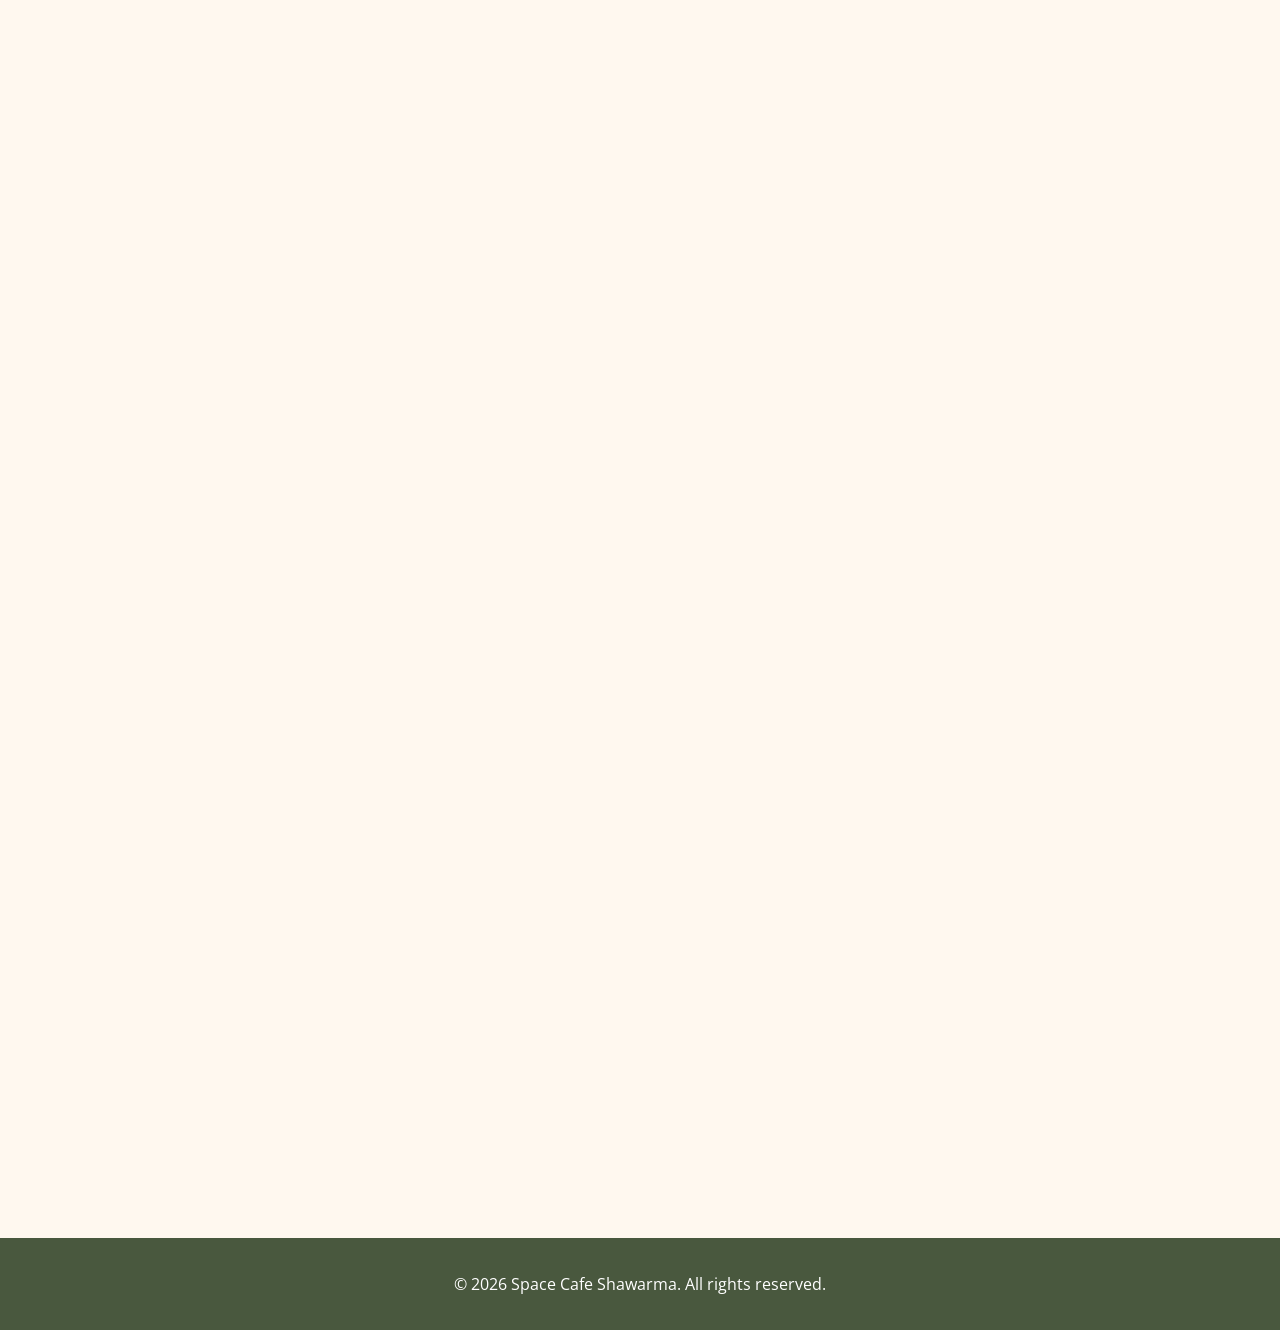
==== commit 054f1440: "Update menu.html" ====
--- a/menu.html
+++ b/menu.html
@@ -331,25 +331,15 @@
     <p>© 2026 Space Cafe Shawarma. All rights reserved.</p>
   </footer>
 
-  <script>
-const sections = document.querySelectorAll('.menu-category');
-
-const observer = new IntersectionObserver((entries) => {
-  entries.forEach(entry => {
-
-    if(entry.isIntersecting){
-      entry.target.classList.add('show');
+    <script>
+window.addEventListener("scroll", () => {
+    const nav = document.querySelector("nav");
+
+    if (window.scrollY > 50) {
+        nav.classList.add("scrolled");
     } else {
-      entry.target.classList.remove('show');
+        nav.classList.remove("scrolled");
     }
-
-  });
-}, {
-  threshold: 0.15
-});
-
-sections.forEach(section => {
-  observer.observe(section);
 });
 </script>
 
@@ -371,5 +361,17 @@
 });
 </script>
 
+  <script>
+window.addEventListener("scroll", () => {
+  const menuTabs = document.querySelector(".menu-tabs");
+
+  if (window.scrollY > 250) {
+    menuTabs.classList.add("show");
+  } else {
+    menuTabs.classList.remove("show");
+  }
+});
+</script>
+
 </body>
 </html>
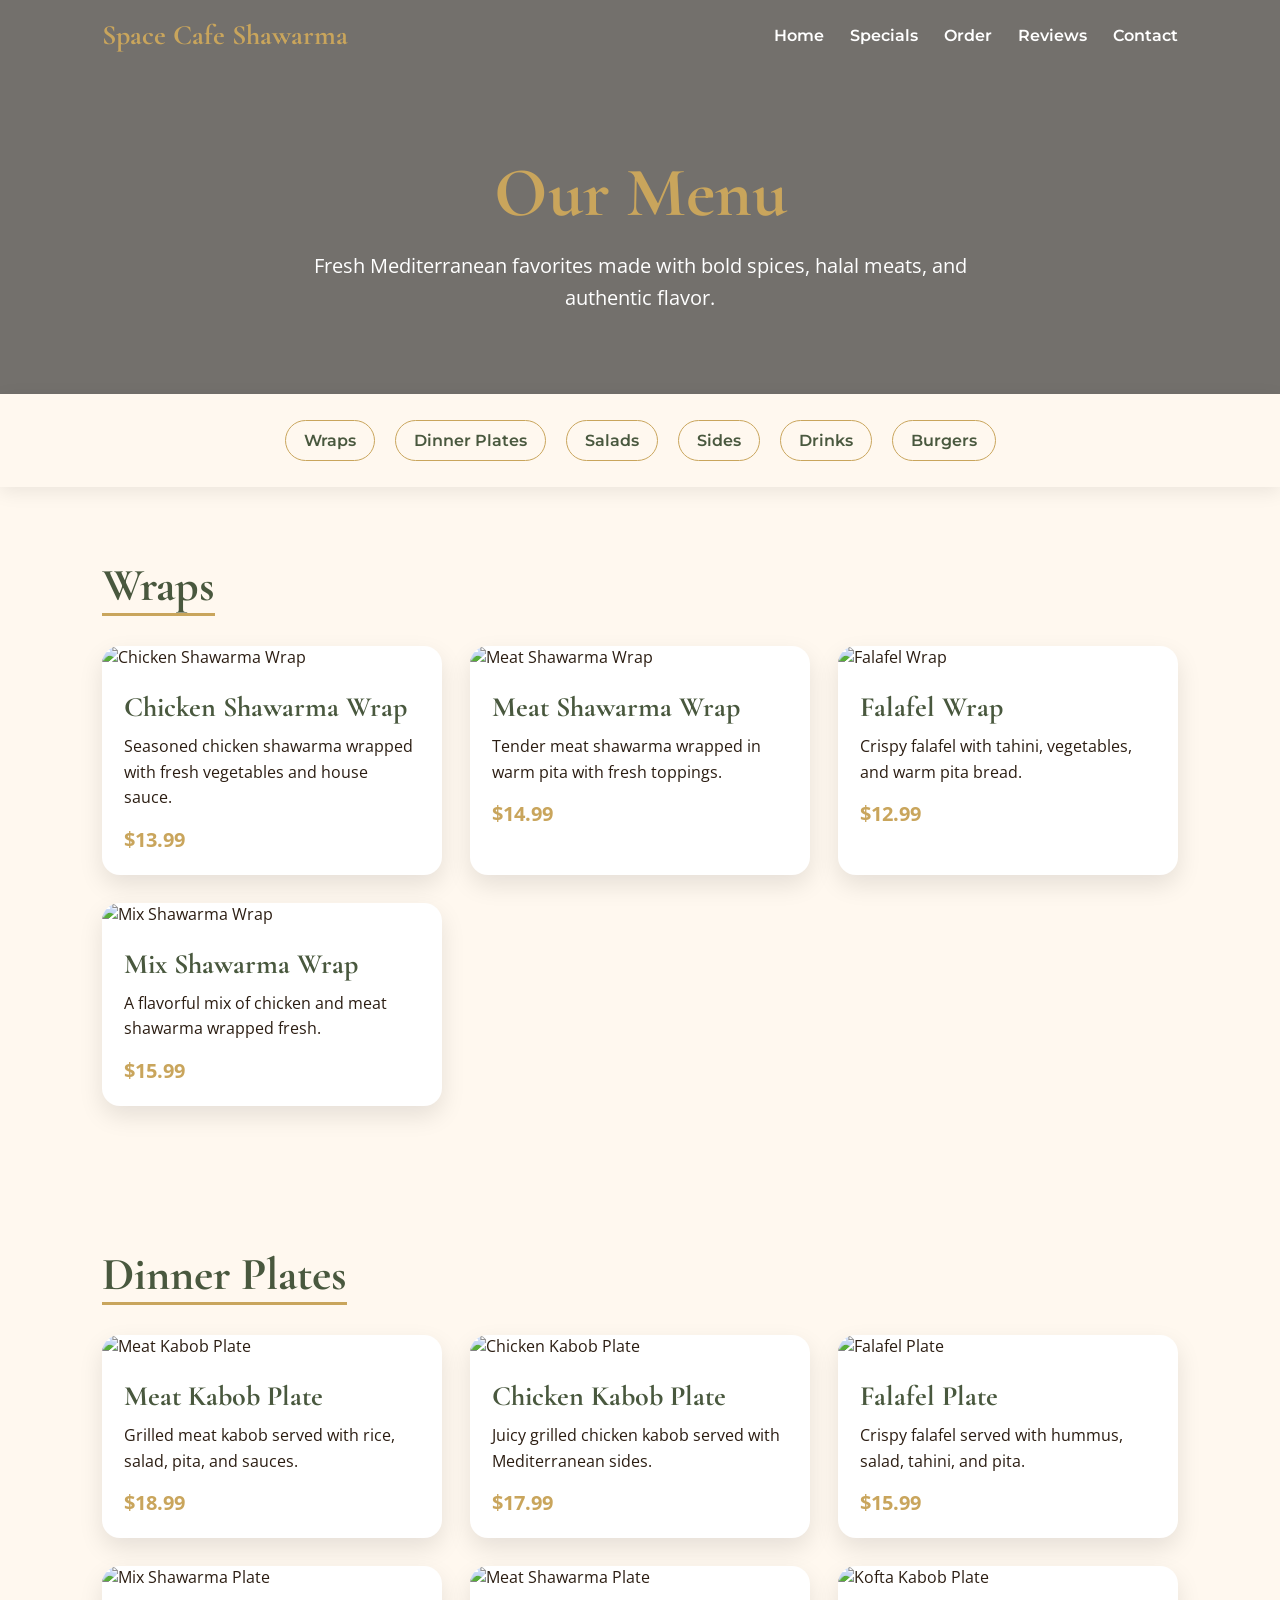
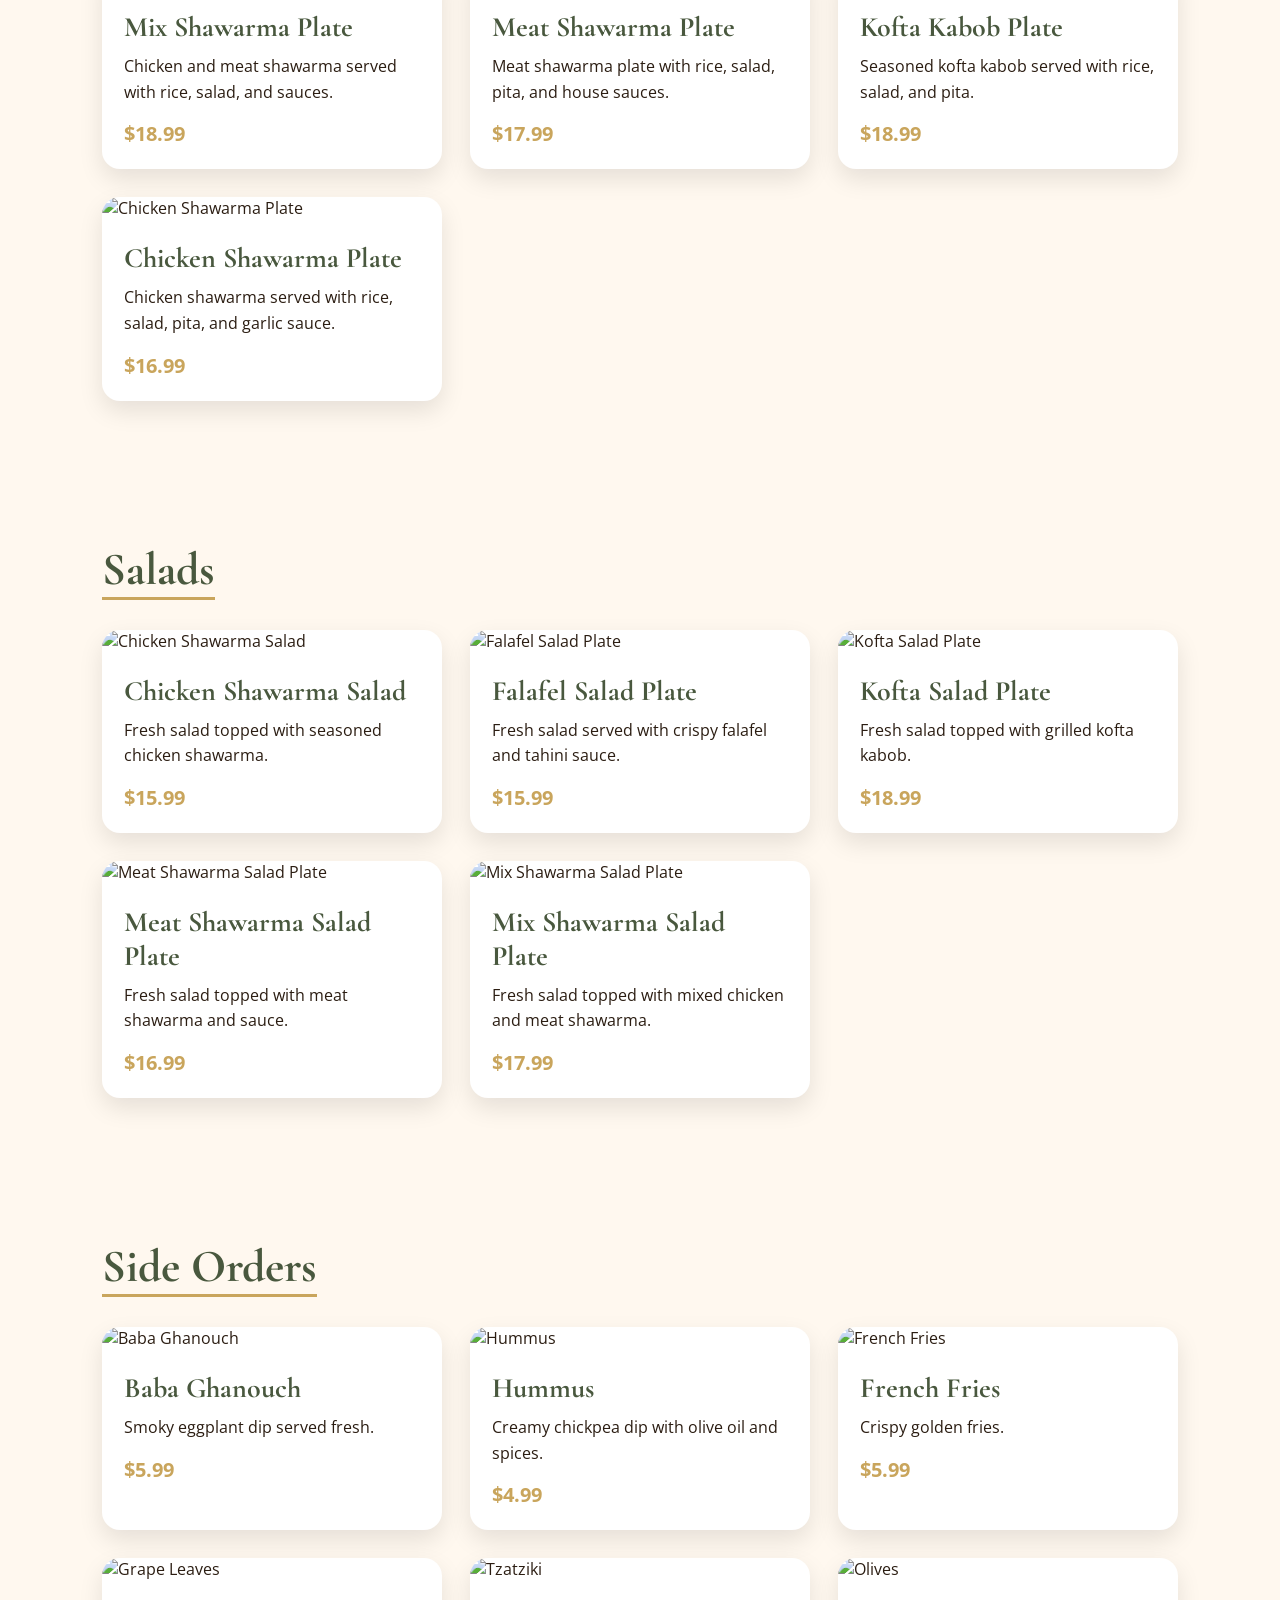
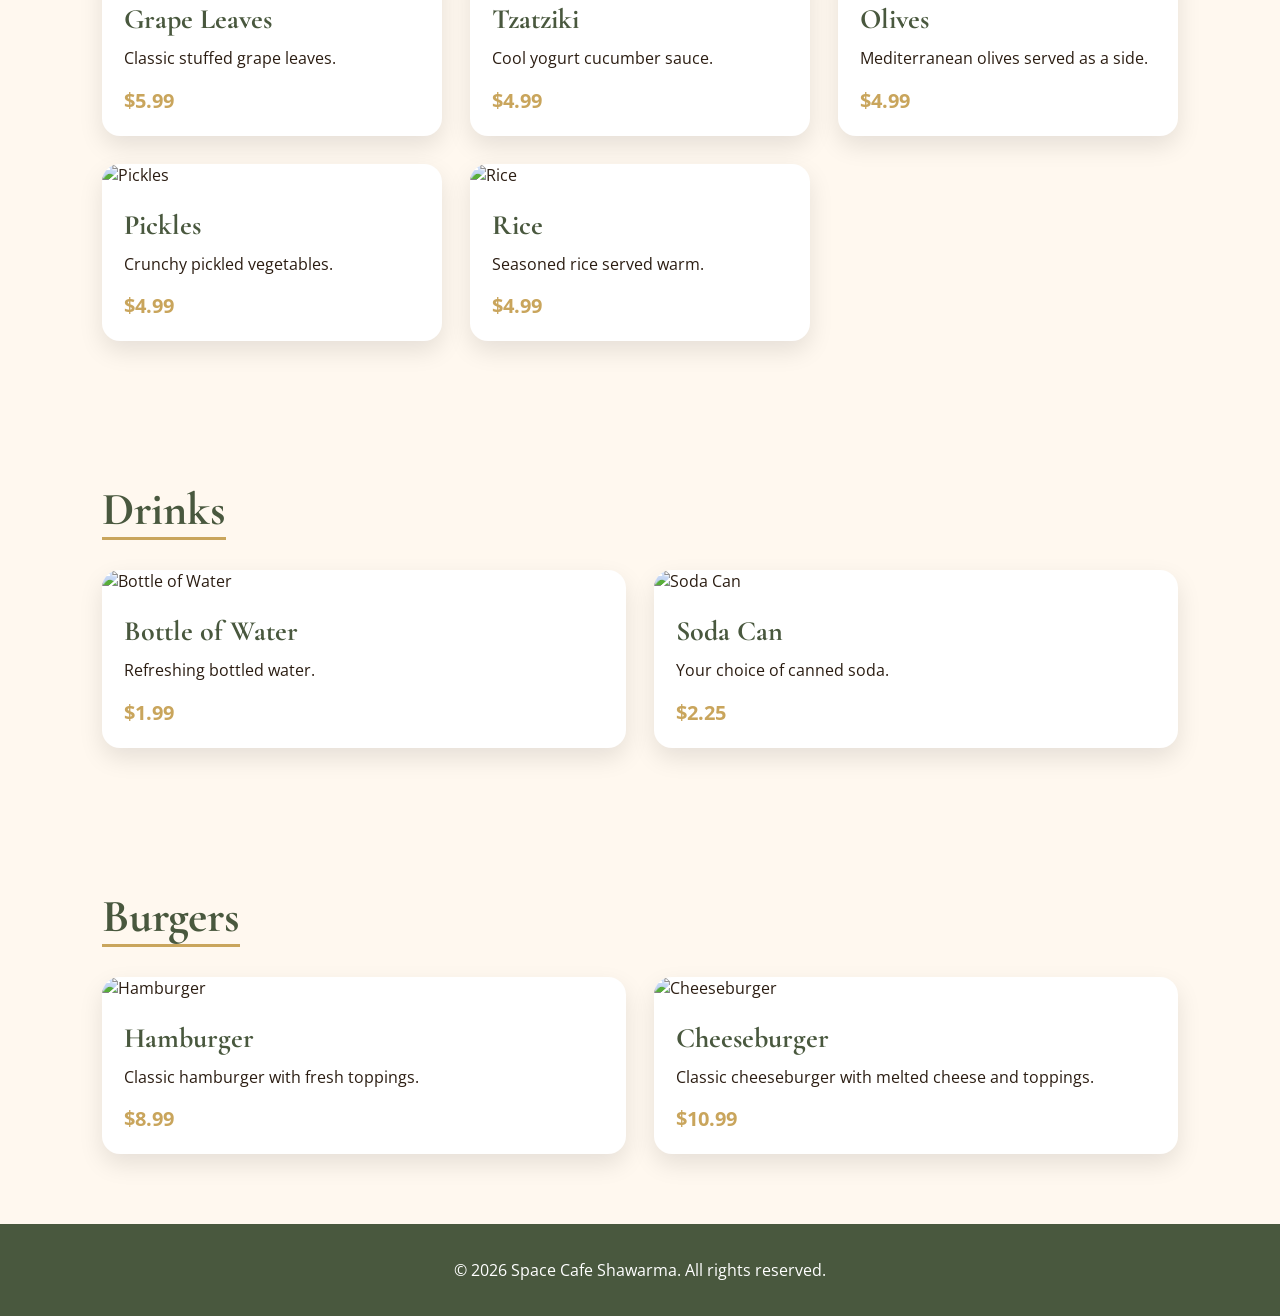
==== commit 0a101902: "Update menu.html" ====
--- a/menu.html
+++ b/menu.html
@@ -361,14 +361,14 @@
 });
 </script>
 
-  <script>
+<script>
 window.addEventListener("scroll", () => {
   const menuTabs = document.querySelector(".menu-tabs");
 
   if (window.scrollY > 250) {
+    menuTabs.classList.remove("show");
+  } else {
     menuTabs.classList.add("show");
-  } else {
-    menuTabs.classList.remove("show");
   }
 });
 </script>
--- a/style.css
+++ b/style.css
@@ -314,13 +314,26 @@
 }
 
 .menu-tabs {
-  padding: 25px 8%;
-  background: white;
+  padding: 18px 8%;
+  background: rgba(255, 248, 239, 0.9);
+  backdrop-filter: blur(12px);
+  -webkit-backdrop-filter: blur(12px);
+
   text-align: center;
   position: sticky;
   top: 72px;
-  z-index: 50;
+  z-index: 80;
+
   box-shadow: 0 5px 18px rgba(0,0,0,.08);
+
+  opacity: 0;
+  transform: translateY(-20px);
+  transition: opacity 0.5s ease, transform 0.5s ease;
+}
+
+.menu-tabs.show {
+  opacity: 1;
+  transform: translateY(0);
 }
 
 .menu-tabs a {
@@ -339,6 +352,10 @@
 .menu-tabs a:hover {
   background: var(--gold);
   color: white;
+}
+
+.menu-category {
+  scroll-margin-top: 160px;
 }
 
 .menu-category {
@@ -434,12 +451,8 @@
 }
 
 .menu-category {
-  opacity: 0;
-  transform: translateY(60px);
-  transition: all 0.8s ease;
-}
-
-.menu-category.show {
   opacity: 1;
-  transform: translateY(0);
-}
+  transform: none;
+  visibility: visible;
+  scroll-margin-top: 160px;
+}
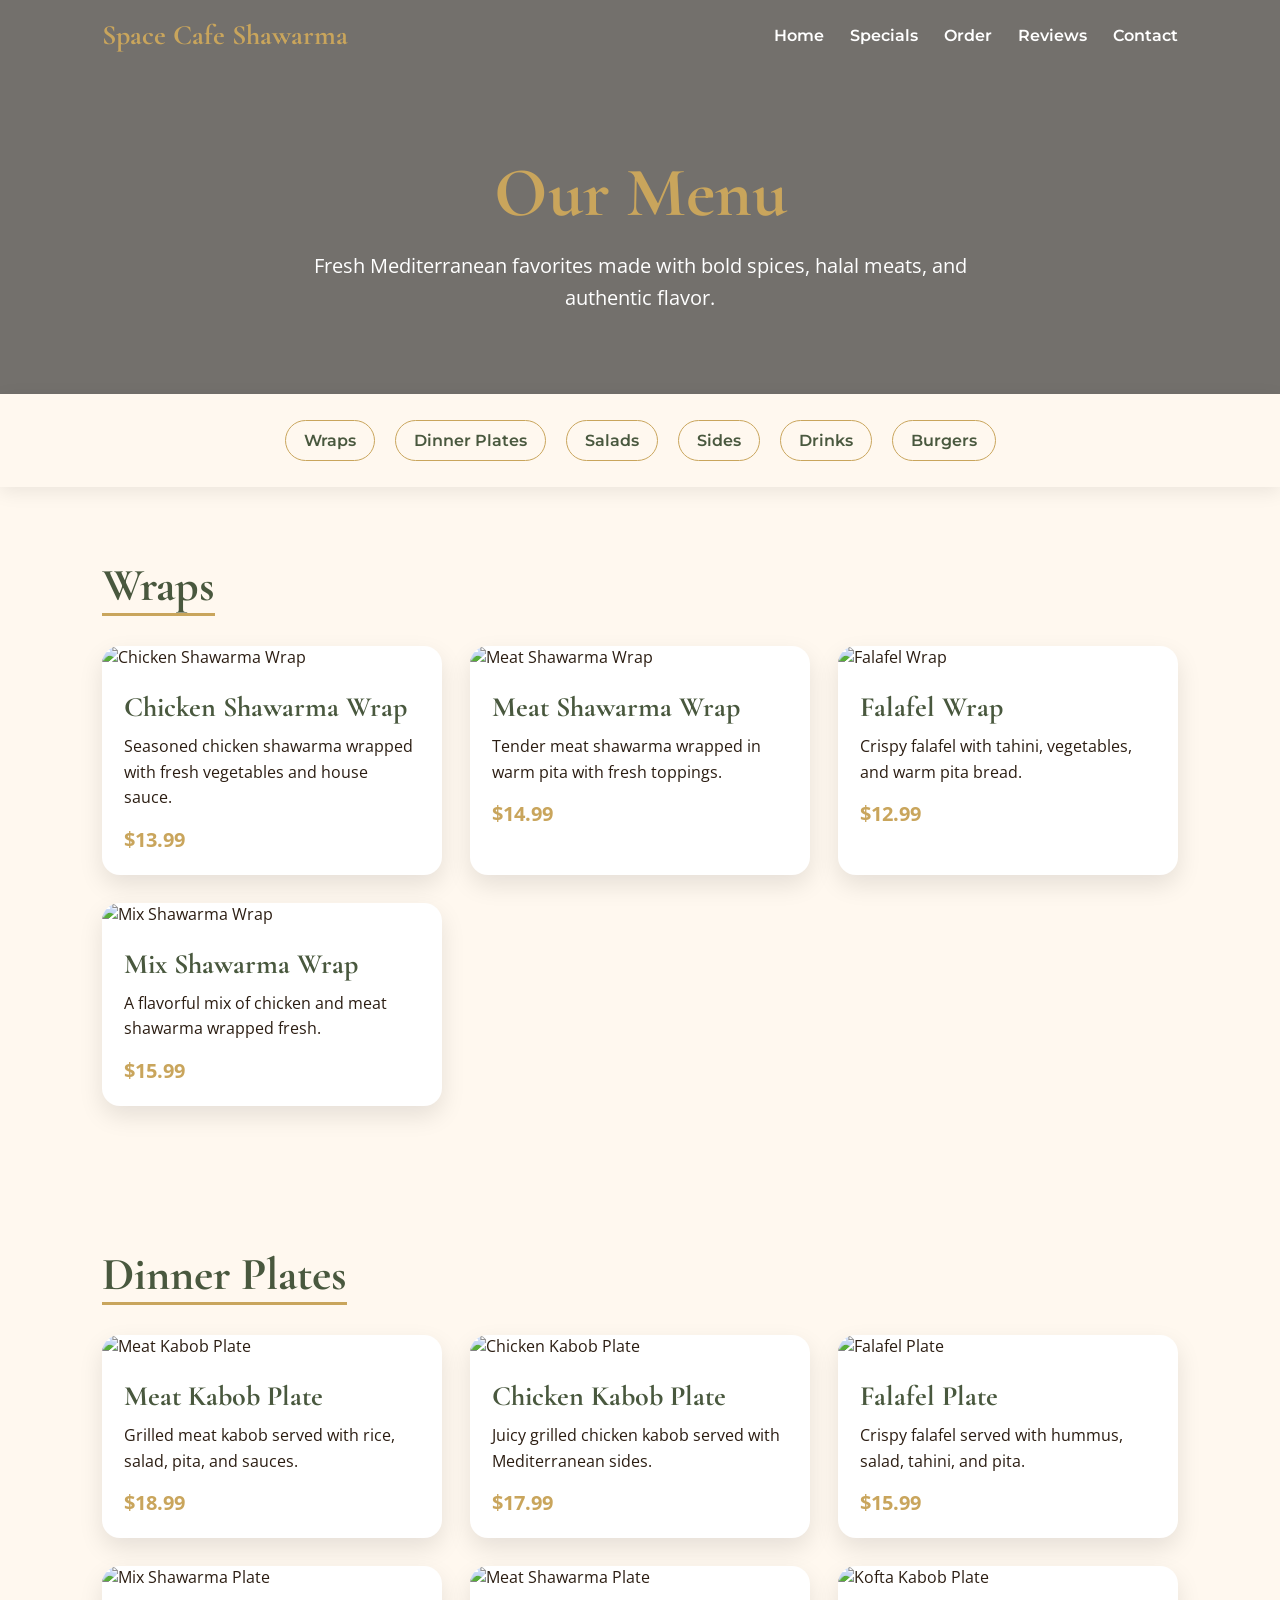
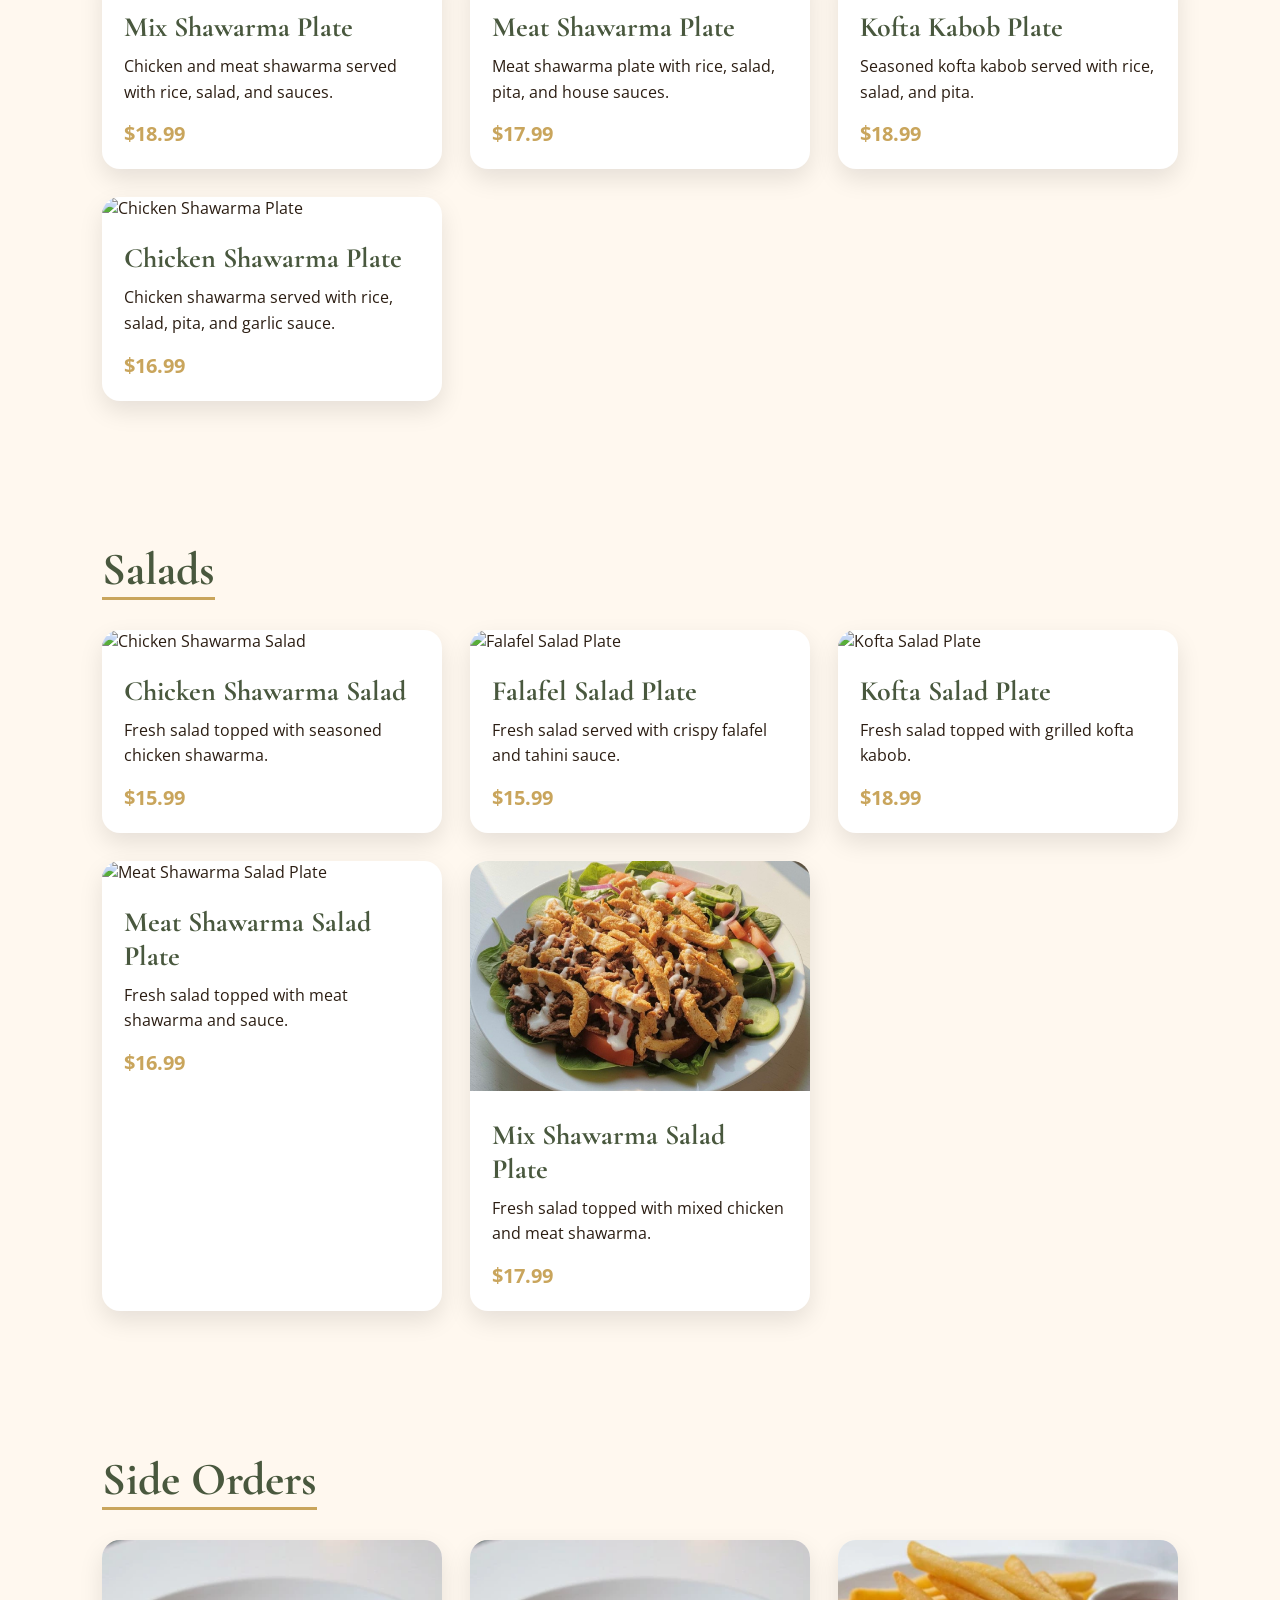
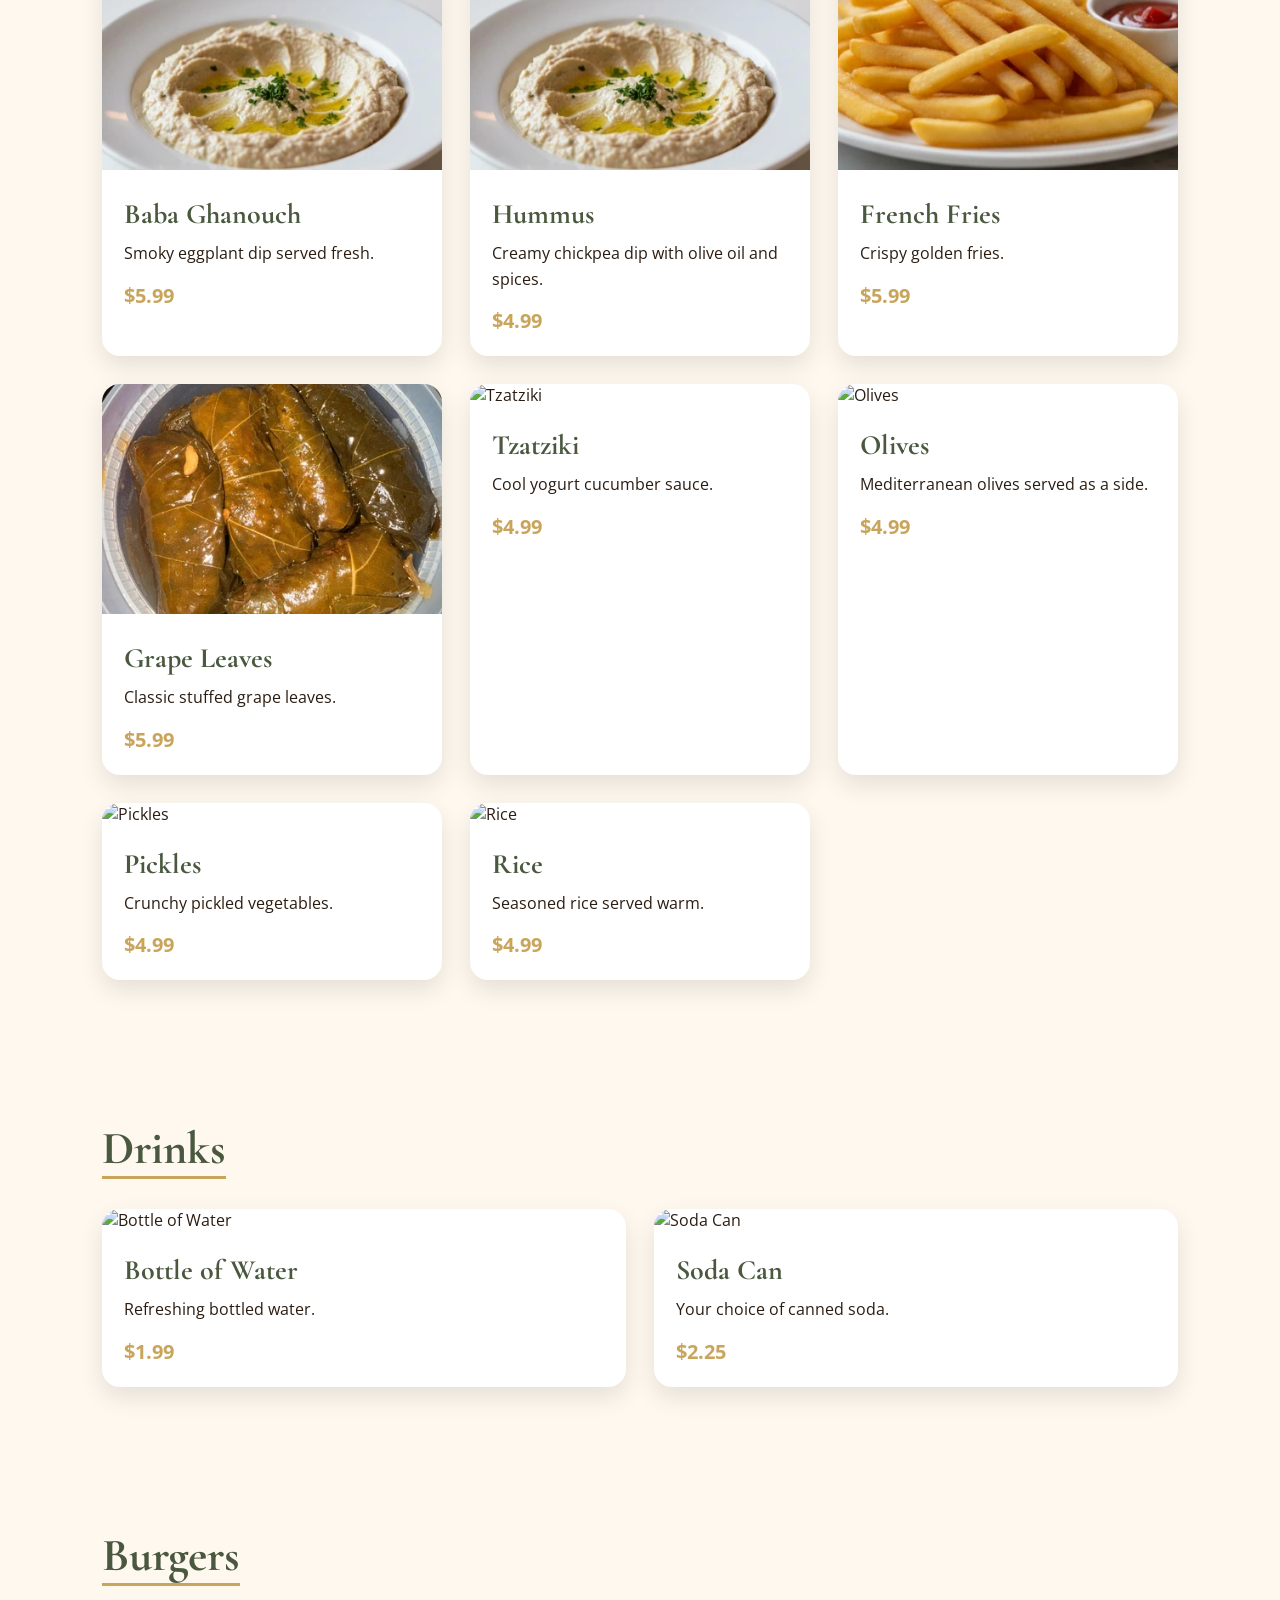
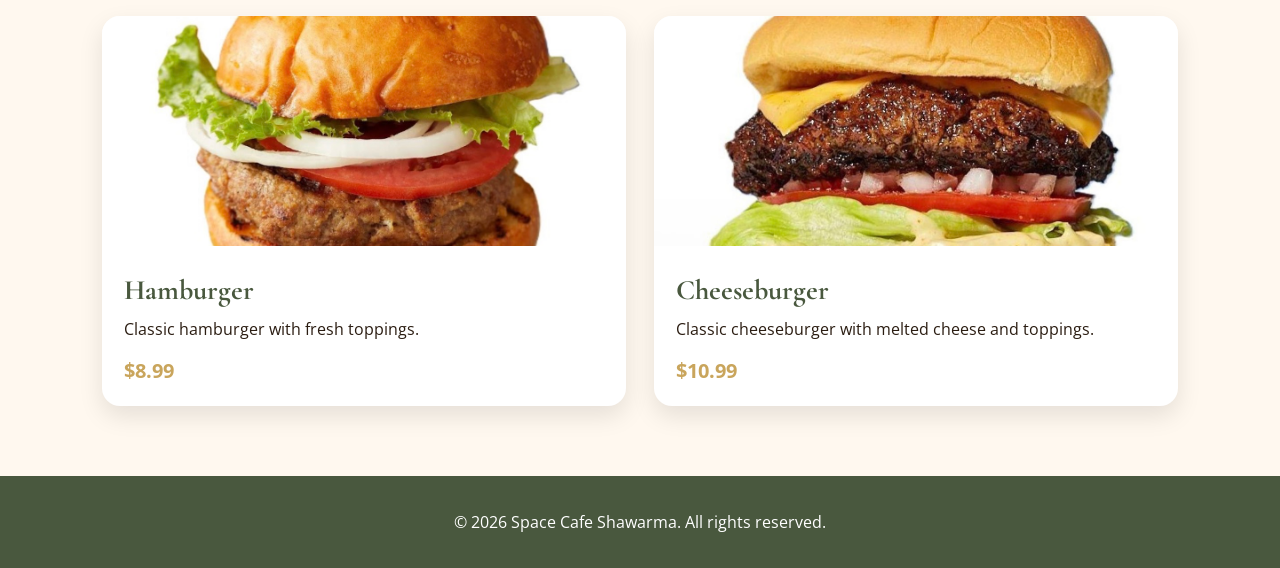
==== commit bcf22f6f: "Update menu.html" ====
--- a/menu.html
+++ b/menu.html
@@ -182,7 +182,7 @@
       </div>
 
       <div class="food-card">
-        <img src="images/meat-salad.jpg" alt="Meat Shawarma Salad Plate">
+        <img src="IMG_3950.webp" alt="Meat Shawarma Salad Plate">
         <div>
           <h3>Meat Shawarma Salad Plate</h3>
           <p>Fresh salad topped with meat shawarma and sauce.</p>
@@ -191,7 +191,7 @@
       </div>
 
       <div class="food-card">
-        <img src="images/mix-salad.jpg" alt="Mix Shawarma Salad Plate">
+        <img src="IMG_3948.jpeg" alt="Mix Shawarma Salad Plate">
         <div>
           <h3>Mix Shawarma Salad Plate</h3>
           <p>Fresh salad topped with mixed chicken and meat shawarma.</p>
@@ -206,7 +206,7 @@
 
     <div class="full-menu-grid">
       <div class="food-card">
-        <img src="images/baba-ghanouch.jpg" alt="Baba Ghanouch">
+        <img src="IMG_3943.webp" alt="Baba Ghanouch">
         <div>
           <h3>Baba Ghanouch</h3>
           <p>Smoky eggplant dip served fresh.</p>
@@ -215,7 +215,7 @@
       </div>
 
       <div class="food-card">
-        <img src="images/hummus.jpg" alt="Hummus">
+        <img src="IMG_3943.webp" alt="Hummus">
         <div>
           <h3>Hummus</h3>
           <p>Creamy chickpea dip with olive oil and spices.</p>
@@ -224,7 +224,7 @@
       </div>
 
       <div class="food-card">
-        <img src="images/french-fries.jpg" alt="French Fries">
+        <img src="IMG_3941.webp" alt="French Fries">
         <div>
           <h3>French Fries</h3>
           <p>Crispy golden fries.</p>
@@ -233,7 +233,7 @@
       </div>
 
       <div class="food-card">
-        <img src="images/grape-leaves.jpg" alt="Grape Leaves">
+        <img src="IMG_3942.webp" alt="Grape Leaves">
         <div>
           <h3>Grape Leaves</h3>
           <p>Classic stuffed grape leaves.</p>
@@ -308,7 +308,7 @@
 
     <div class="full-menu-grid">
       <div class="food-card">
-        <img src="images/hamburger.jpg" alt="Hamburger">
+        <img src="IMG_3936.jpeg" alt="Hamburger">
         <div>
           <h3>Hamburger</h3>
           <p>Classic hamburger with fresh toppings.</p>
@@ -317,7 +317,7 @@
       </div>
 
       <div class="food-card">
-        <img src="images/cheeseburger.jpg" alt="Cheeseburger">
+        <img src="IMG_3950.jpeg" alt="Cheeseburger">
         <div>
           <h3>Cheeseburger</h3>
           <p>Classic cheeseburger with melted cheese and toppings.</p>
